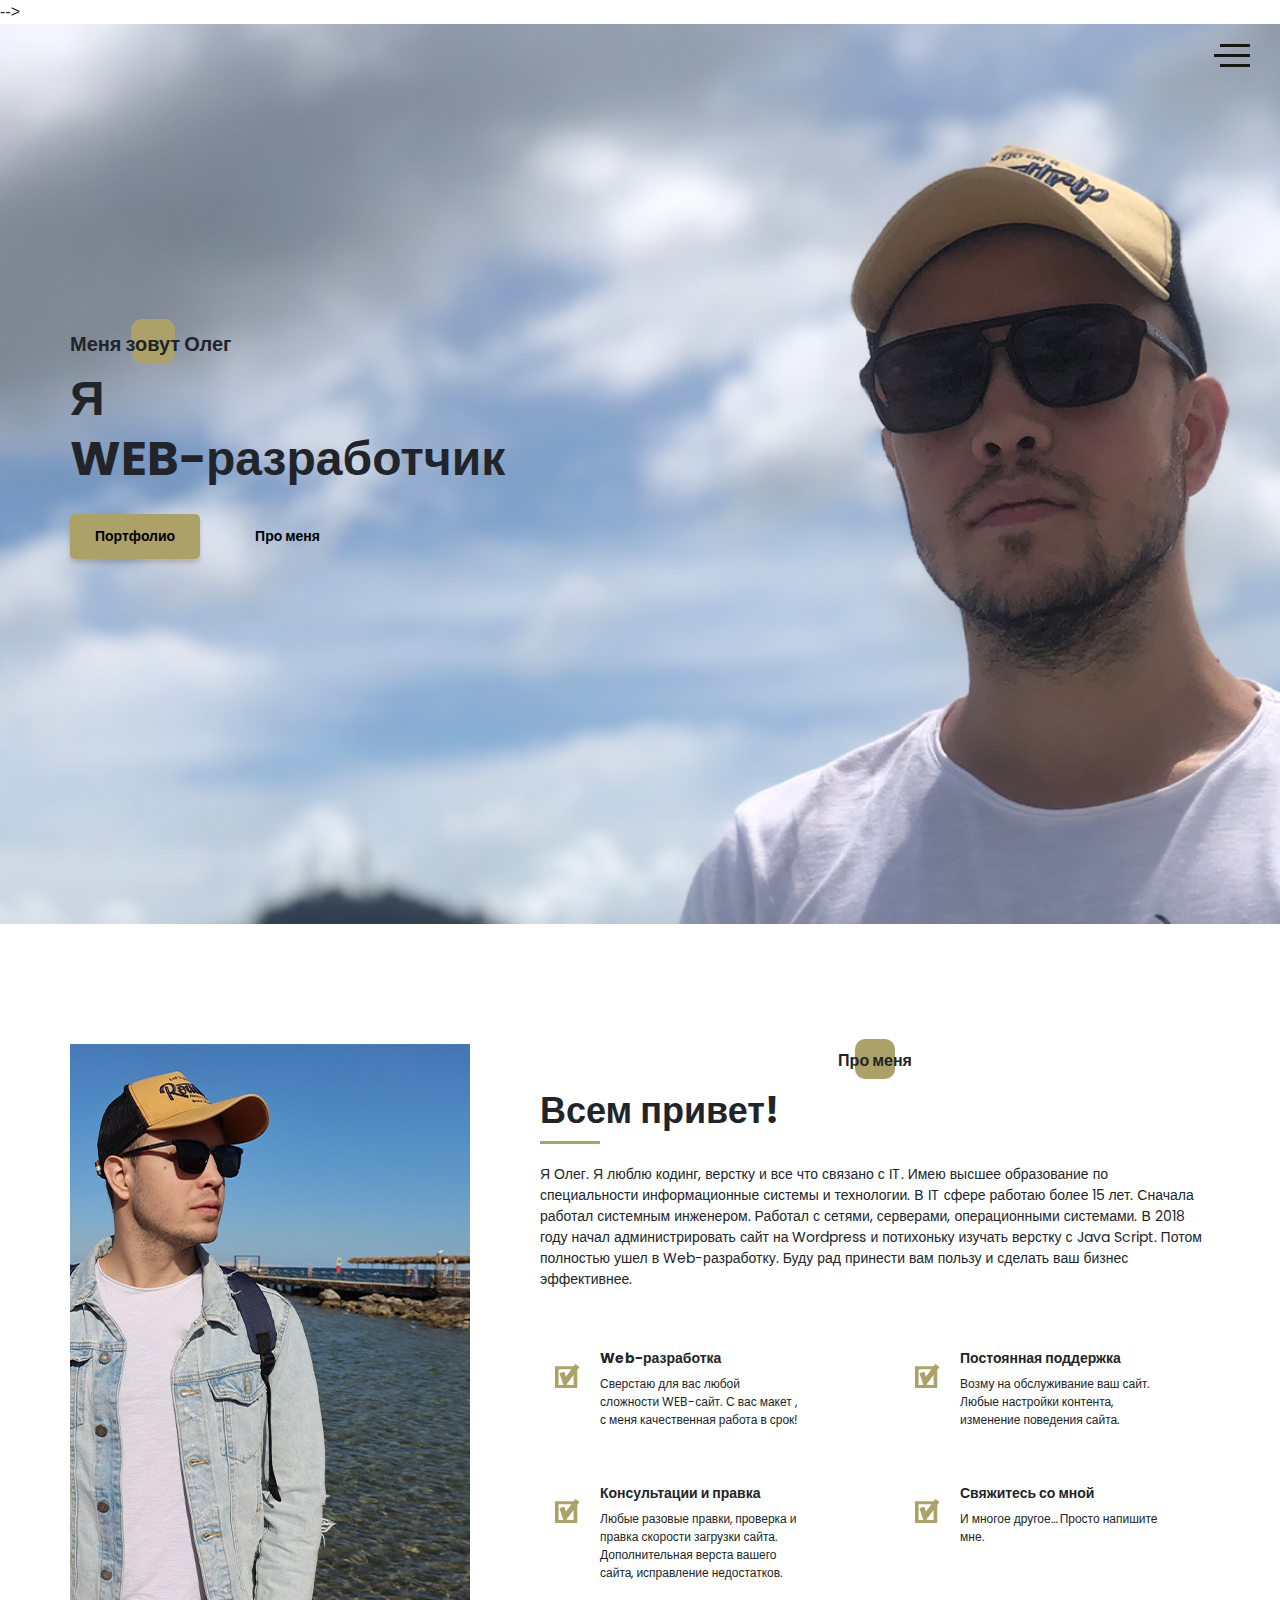
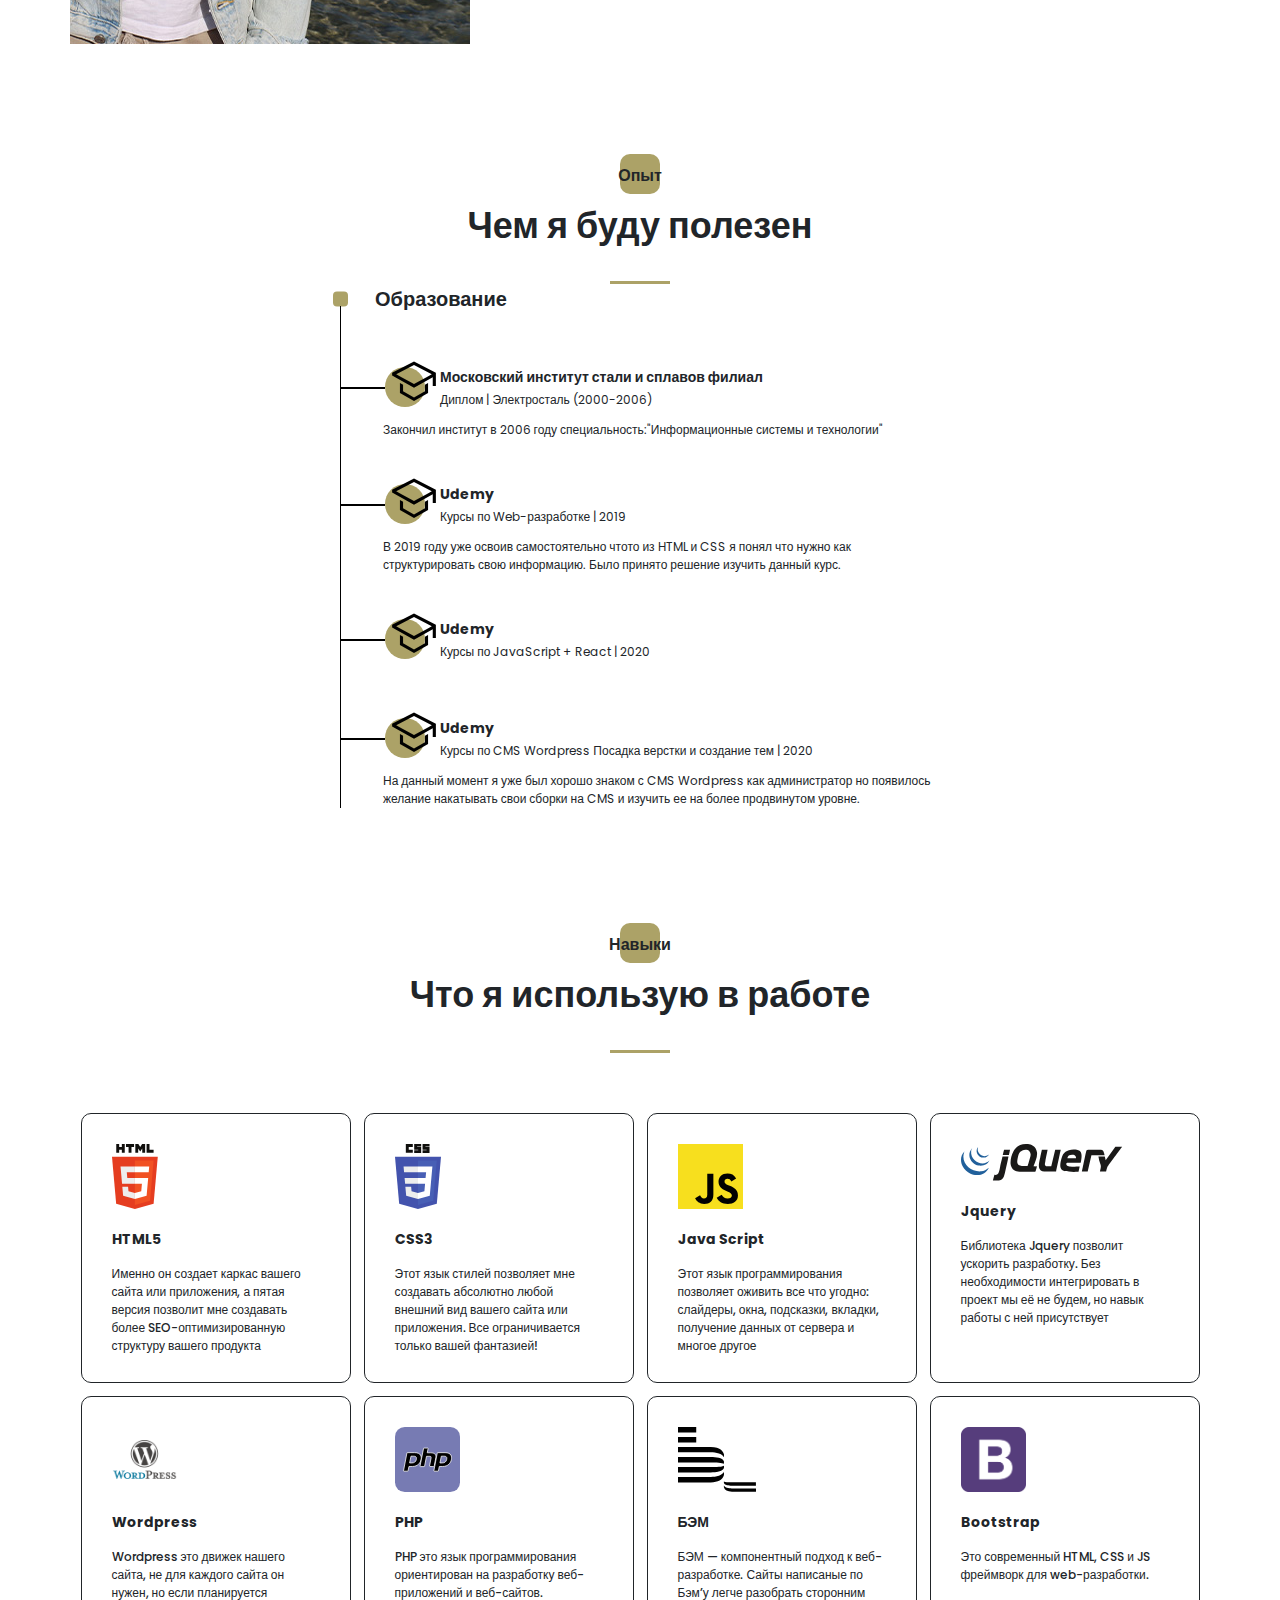
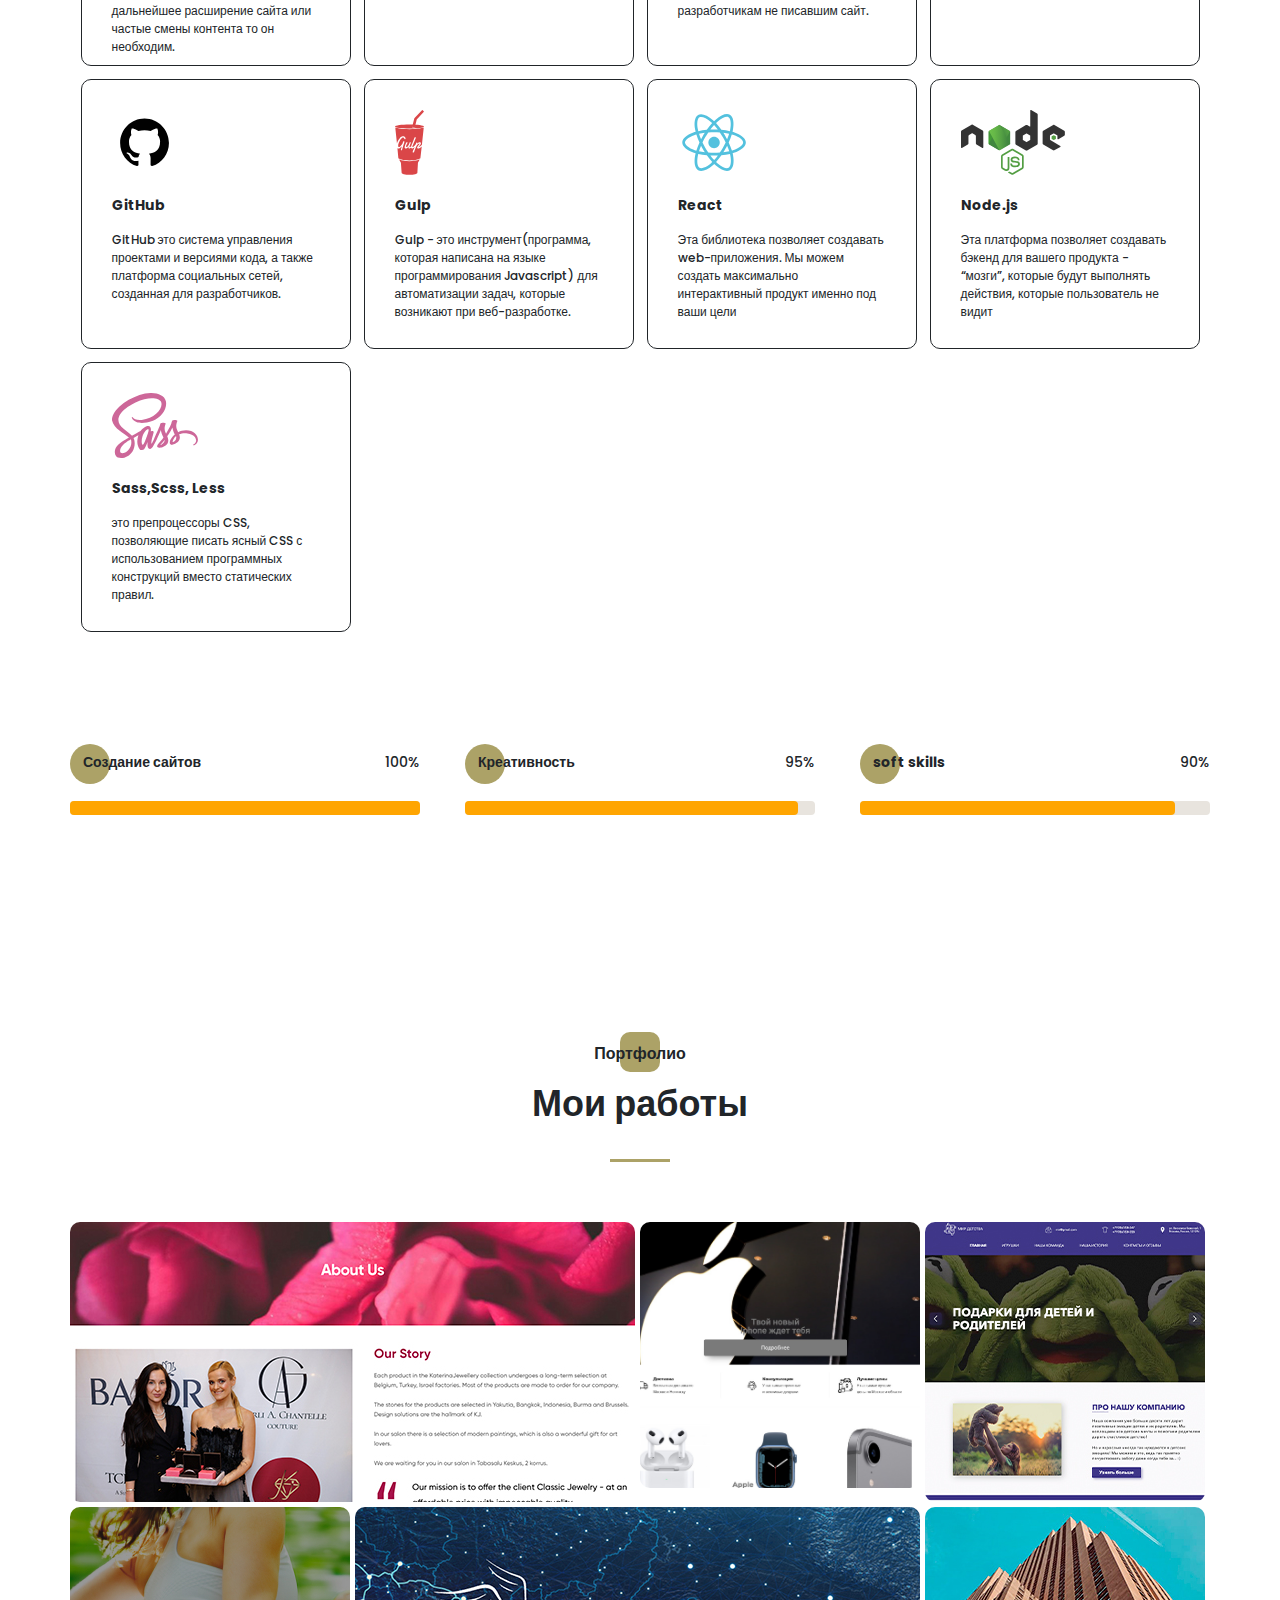
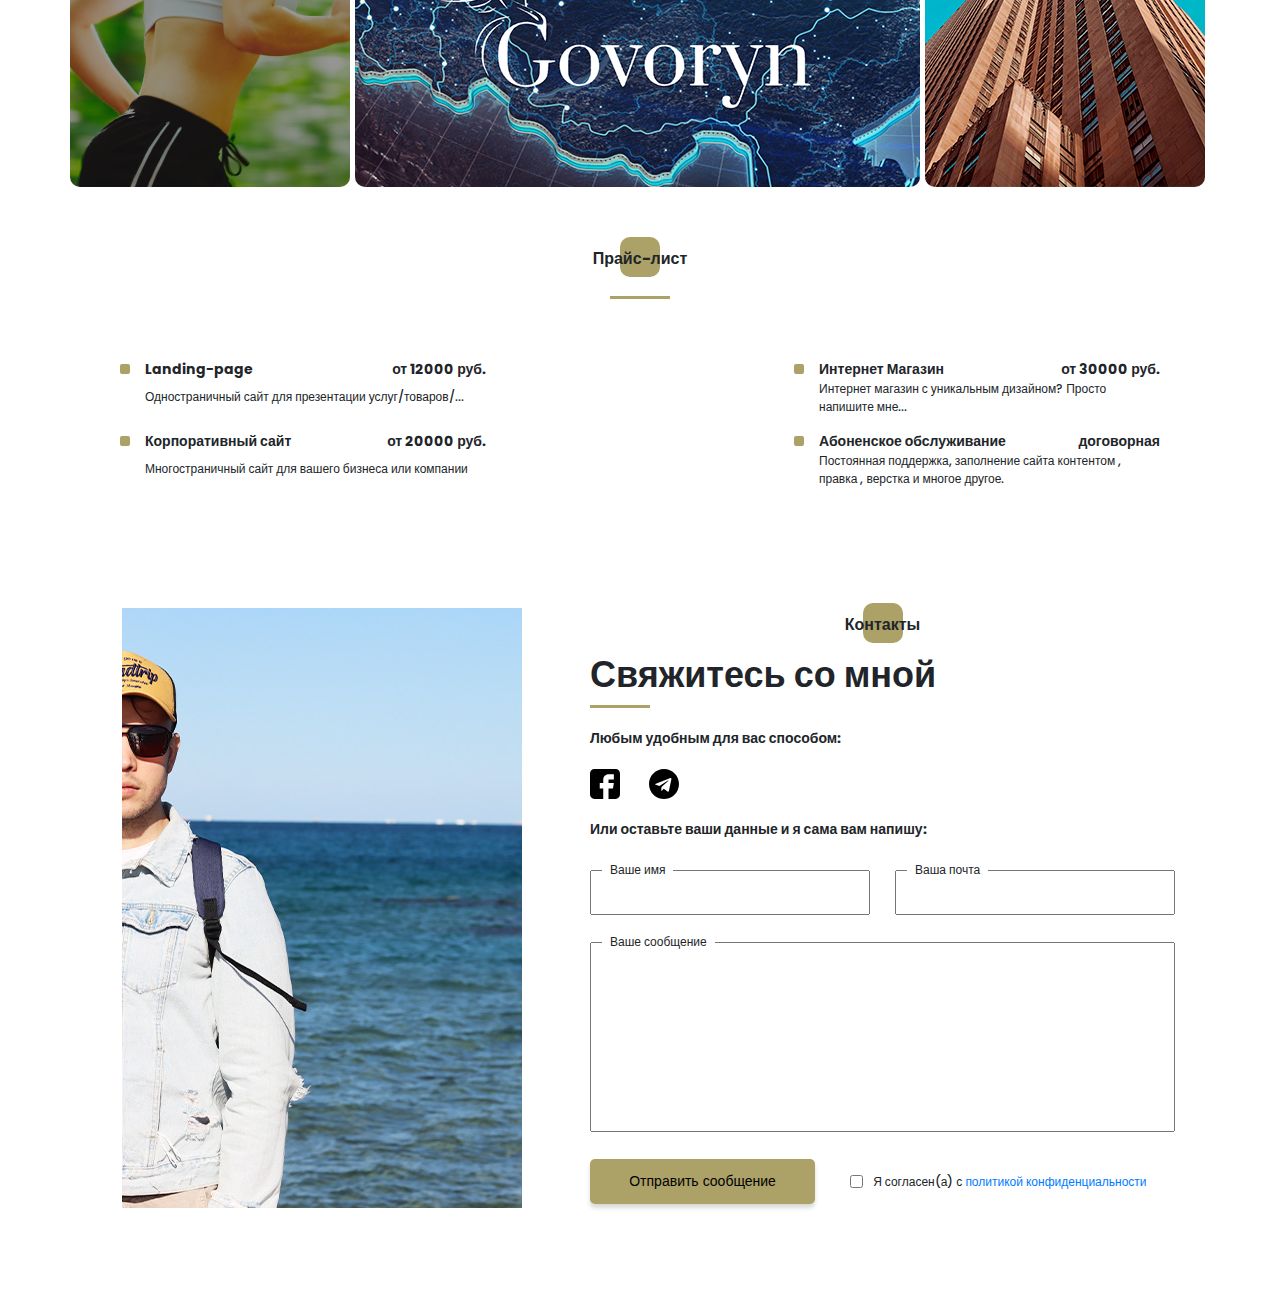
==== index.html @ b7c320d3 "Update index.html" ====
<!DOCTYPE html>
<html lang="ru">
<head>
    <meta charset="UTF-8">
    <meta name="viewport" content="width=device-width, initial-scale=1.0">
    <meta http-equiv="X-UA-Compatible" content="ie=edge">
    <title>Portfolio</title>
    <meta name="title" content="Мое портфолио">
    <meta name="description" content="Здесь вы сможете ознакомиться с моими работами и узнать больше обо мне">


    <meta property="og:Портфолио" content="Microsoft">
    <meta property="og:title" content="Мое портфолио">
    <meta name="twitter:image" content="icons/favicon/apple-icon-180x180.png">
    <meta property="og:description" content="Здесь вы сможете ознакомиться с моими работами и узнать больше обо мне" />



<!--     <!-- Open Graph / Facebook -->
    <meta property="og:type" content="website">
    <meta property="og:url" content="https://mritgur.github.io/me/">
    <meta property="og:title" content="Мое портфолио">
    <meta property="og:description" content="Здесь вы сможете ознакомиться с моими работами и узнать больше обо мне">
    <meta property="og:image" content="icons/favicon/apple-icon-180x180.png">

    <!-- Twitter -->
    <meta property="twitter:card" content="summary_large_image">
    <meta property="twitter:url" content="https://mritgur.github.io/me/">
    <meta property="twitter:title" content="Мое портфолио">
    <meta property="twitter:description" content="Здесь вы сможете ознакомиться с моими работами и узнать больше обо мне">
    <meta property="twitter:image" content="icons/favicon/apple-icon-180x180.png"> -->

    <link rel="apple-touch-icon" sizes="57x57" href="icons/favicon/apple-icon-57x57.png">
    <link rel="apple-touch-icon" sizes="60x60" href="icons/favicon/apple-icon-60x60.png">
    <link rel="apple-touch-icon" sizes="72x72" href="icons/favicon/apple-icon-72x72.png">
    <link rel="apple-touch-icon" sizes="76x76" href="icons/favicon/apple-icon-76x76.png">
    <link rel="apple-touch-icon" sizes="114x114" href="icons/favicon/apple-icon-114x114.png">
    <link rel="apple-touch-icon" sizes="120x120" href="icons/favicon/apple-icon-120x120.png">
    <link rel="apple-touch-icon" sizes="144x144" href="icons/favicon/apple-icon-144x144.png">
    <link rel="apple-touch-icon" sizes="152x152" href="icons/favicon/apple-icon-152x152.png">
    <link rel="apple-touch-icon" sizes="180x180" href="icons/favicon/apple-icon-180x180.png">
    <link rel="icon" type="image/png" sizes="192x192"  href="/android-icon-192x192.png">
    <link rel="icon" type="image/png" sizes="32x32" href="icons/favicon/favicon-32x32.png">
    <link rel="icon" type="image/png" sizes="96x96" href="icons/favicon/favicon-96x96.png">
    <link rel="icon" type="image/png" sizes="16x16" href="icons/favicon/favicon-16x16.png">
    <link rel="manifest" href="/manifest.json">
    <meta name="msapplication-TileColor" content="#ffffff">
    <meta name="msapplication-TileImage" content="icons/favicon/ms-icon-144x144.png">
    <meta name="theme-color" content="#ffffff">

    <link rel="stylesheet" href="css/style.min.css">
</head>
<body>
    <aside class="sidepanel">
        <a href="https://www.facebook.com/profile.php?id=100082876344339" target="_blank" class="sidepanel__link"><img src="icons/social/facebook.svg" alt="Facebook"></a>
        <!-- <a href="#" class="sidepanel__link"><img src="icons/social/instagram.svg" alt="instagram"></a> -->
        <a href="https://t.me/Pity344" class="sidepanel__link "><img src="icons/social/telegram111.svg" alt="telegram"></a>
        <div class="sidepanel__divider"></div>
        <div class="sidepanel__text"> <span>Социальные сети</span> </div>
    </aside>
    <div class="menu">
        <div class="menu__block">
            <div class="menu__close">
                <svg width="29" height="30" viewBox="0 0 29 30" fill="none" xmlns="http://www.w3.org/2000/svg">
                    <path d="M17.1568 14.5231L28.4489 3.23075C29.1837 2.49623 29.1837 1.30861 28.4489 0.574085C27.7144 -0.160437 26.5267 -0.160437 25.7922 0.574085L14.4998 11.8665L3.20781 0.574085C2.47295 -0.160437 1.28567 -0.160437 0.551149 0.574085C-0.183716 1.30861 -0.183716 2.49623 0.551149 3.23075L11.8432 14.5231L0.551149 25.8155C-0.183716 26.55 -0.183716 27.7376 0.551149 28.4721C0.917206 28.8385 1.39852 29.0226 1.87948 29.0226C2.36045 29.0226 2.84141 28.8385 3.20781 28.4721L14.4998 17.1798L25.7922 28.4721C26.1586 28.8385 26.6396 29.0226 27.1205 29.0226C27.6015 29.0226 28.0825 28.8385 28.4489 28.4721C29.1837 27.7376 29.1837 26.55 28.4489 25.8155L17.1568 14.5231Z" fill="black"/>
                    </svg>
            </div>

            <nav>
                <ul class="menu__list">
                    <li class="menu__link"><a href="#about">ПРО МЕНЯ</a></li>
                    <li class="menu__link"><a href="#resume">МОЙ ОПЫТ</a></li>
                    <li class="menu__link"><a href="#skills">МОИ НАВЫКИ</a></li>
                    <li class="menu__link"><a href="#portfolio">МОИ РАБОТЫ</a></li>
                    <li class="menu__link"><a href="#price">ПРАЙС-ЛИСТ</a></li>
                    <li class="menu__link"><a href="#contacts">КОНТАКТЫ</a></li>
                </ul>
            </nav>
            <div class="menu__social">
                <a href="https://t.me/Pity344">
                    <svg width="20" height="20" viewBox="0 0 30 30" fill="none" xmlns="http://www.w3.org/2000/svg">
                        <path d="M15 30C23.2863 30 30 23.2863 30 15C30 6.71375 23.2863 0 15 0C6.71375 0 0 6.71375 0 15C0 23.2863 6.71375 30 15 30ZM6.86375 14.675L21.3263 9.09875C21.9975 8.85625 22.5837 9.2625 22.3662 10.2775L22.3675 10.2762L19.905 21.8775C19.7225 22.7 19.2337 22.9 18.55 22.5125L14.8 19.7487L12.9912 21.4913C12.7912 21.6913 12.6225 21.86 12.235 21.86L12.5013 18.0438L19.4513 11.765C19.7537 11.4987 19.3837 11.3488 18.985 11.6138L10.3963 17.0212L6.69375 15.8663C5.89 15.6112 5.8725 15.0625 6.86375 14.675Z" fill="black"/>
                        </svg>
                        
                        

                </a>
                <!-- <a href="#">
                    <svg width="20" height="20" viewBox="0 0 20 20" fill="none" xmlns="http://www.w3.org/2000/svg">
                        <path d="M13.7495 0L6.24951 0C2.79826 0 -0.000488281 2.79875 -0.000488281 6.25L-0.000488281 13.75C-0.000488281 17.2013 2.79826 20 6.24951 20L13.7495 20C17.2008 20 19.9995 17.2013 19.9995 13.75L19.9995 6.25C19.9995 2.79875 17.2008 0 13.7495 0ZM18.1245 13.75C18.1245 16.1625 16.162 18.125 13.7495 18.125L6.24951 18.125C3.83701 18.125 1.87451 16.1625 1.87451 13.75L1.87451 6.25C1.87451 3.8375 3.83701 1.875 6.24951 1.875L13.7495 1.875C16.162 1.875 18.1245 3.8375 18.1245 6.25L18.1245 13.75Z" fill="black"/>
                        <path d="M9.99951 5C7.23826 5 4.99951 7.23875 4.99951 10C4.99951 12.7613 7.23826 15 9.99951 15C12.7608 15 14.9995 12.7613 14.9995 10C14.9995 7.23875 12.7608 5 9.99951 5ZM9.99951 13.125C8.27701 13.125 6.87451 11.7225 6.87451 10C6.87451 8.27625 8.27701 6.875 9.99951 6.875C11.722 6.875 13.1245 8.27625 13.1245 10C13.1245 11.7225 11.722 13.125 9.99951 13.125Z" fill="black"/>
                        <path d="M15.3745 5.29123C15.7425 5.29123 16.0408 4.99295 16.0408 4.62499C16.0408 4.25703 15.7425 3.95874 15.3745 3.95874C15.0065 3.95874 14.7083 4.25703 14.7083 4.62499C14.7083 4.99295 15.0065 5.29123 15.3745 5.29123Z" fill="black"/>
                        </svg>
                </a> -->
                <a href="https://www.facebook.com/profile.php?id=100082876344339">
                    <svg width="20" height="20" viewBox="0 0 20 20" fill="none" xmlns="http://www.w3.org/2000/svg">
                        <path d="M17.0698 0L2.9292 0C1.3139 0 -0.000488281 1.31439 -0.000488281 2.92969L-0.000488281 17.0703C-0.000488281 18.6856 1.3139 20 2.9292 20L8.82764 20L8.82764 12.9297L6.48389 12.9297L6.48389 9.41406L8.82764 9.41406L8.82764 7.03125C8.82764 5.09262 10.4046 3.51563 12.3433 3.51563L15.8979 3.51563L15.8979 7.03125L12.3433 7.03125L12.3433 9.41406L15.8979 9.41406L15.312 12.9297L12.3433 12.9297L12.3433 20L17.0698 20C18.6851 20 19.9995 18.6856 19.9995 17.0703L19.9995 2.92969C19.9995 1.31439 18.6851 0 17.0698 0Z" fill="black"/>
                        </svg>
                        
                </a>
            </div>
        </div>
        <div class="menu__overlay"> </div>
    </div>
    <section id="up" class="promo">
        <div class="hamburger">
            <span></span>
            <span class="long"></span>
            <span></span>
        </div>
        <div class="container">
            <div class="title title_fz20 promo__subtitle">Меня зовут Олег</div>
            <h1 class="title title_fz48 promo__title">Я <br> WEB-разработчик  </h1>
            <div class="promo__btns">
                <a href="#portfolio" class="promo__link btn"> Портфолио</a>
                <a href="#about" class="promo__link">Про меня</a>
            </div>
        </div>

    </section>
    <section id="about" class="about">
        <div class="container">
            <div  class="about__wrapper">
                <div class="about__photo">
                    <img src="img/main_photo2.jpg" alt="photo" >
                </div>
                
                <div class="about__descr">
                    <h2 class="title title_fz16 about__title">Про меня</h2> 
                    <div class="title title_fz36 about__subtitle">Всем привет!</div>
                    <div class="divider"> </div>
                    <p class="about__text" >Я Олег. Я люблю кодинг, верстку и все что связано с IT. Имею высшее образование по специальности информационные системы и технологии. В IT сфере работаю  более 15 лет. Сначала работал системным инженером. Работал с сетями, серверами, операционными системами. В 2018 году  начал администрировать сайт на Wordpress и потихоньку изучать верстку с Java Script. Потом полностью ушел в Web-разработку. Буду рад принести вам пользу и сделать ваш бизнес эффективнее. </p>
                </div>
                <div class="about__skills">
                    <div class="about__skills-item">
                        <div class="about__skills-circle">
                            <img src="icons/gal1.svg" alt="web-dev">
                        </div>
                        <div>
                            <div class="title title_fz14">Web-разработка</div>
                            <div class="about__skills-text">Сверстаю для вас любой сложности WEB-сайт. С вас макет , с меня качественная работа в срок!
                                
                            </div>
                        </div>
                       
                    </div>
                    <div class="about__skills-item">
                        <div class="about__skills-circle">
                            <img src="icons/gal1.svg" alt="mobile-dev">
                        </div>
                        <div>
                            <div class="title title_fz14">Постоянная поддержка</div>
                            <div class="about__skills-text">Возму на обслуживание ваш сайт. Любые настройки контента, изменение поведения сайта.

                            </div>
                        </div>
                       
                    </div>
                    <div class="about__skills-item">
                        <div class="about__skills-circle">
                            <img src="icons/gal1.svg" alt="design-dev">
                        </div>
                        <div>
                            <div class="title title_fz14">Консультации и правка</div>
                            <div class="about__skills-text">Любые разовые правки, проверка и правка скорости загрузки сайта.  Дополнительная верста  вашего сайта, исправление недостатков.

                            </div>
                        </div>
                       
                    </div>
                    <div class="about__skills-item">
                        <div class="about__skills-circle">
                            <img src="icons/gal1.svg" alt="design-dev">
                        </div>
                        <div>
                            <div class="title title_fz14">Свяжитесь со мной</div>
                            <div class="about__skills-text">И многое другое… Просто напишите мне.

                            </div>
                        </div>
                       
                    </div>
                </div>
            </div>
        </div>
    </section>
    <section id="resume" class="resume">
        <div class="container">
            <h2 class="title title_fz16 title__section-title">Опыт</h2>
            <div class="title title_fz36 resume__subtitle">Чем я буду полезен</div>
            <div class="divider"></div>

            <div class="resume__wrapper">
                <div class="resume__column">
                     <h3 class="title title_fz20 resume__column-title">Образование</h3>
                     <ul>
                        <li>
                            <div class="resume__item">
                                <div class="resume__item-head">
                                    <div class="resume__item-icon">
                                        <img src="icons/learn3.svg" alt="university">
                                    </div>
                                    <h4 class="title title_fz14">Московский институт стали и сплавов филиал</h4>
                                    <div class="resume__item-location">Диплом  | Электросталь (2000-2006)</div>
 
                                </div>
                                <div class="title_fz12 resume__item-body">Закончил институт в 2006 году специальность:"Информационные системы и технологии" </div>
                            </div>
                        </li>
                        <li>
                            <div class="resume__item">
                                <div class="resume__item-head">
                                    <div class="resume__item-icon">
                                        <img src="icons/learn3.svg" alt="courses">
                                    </div>
                                    <h4 class="title title_fz14">Udemy</h4>
                                    <div class="resume__item-location">Курсы по Web-разработке | 2019 </div>
 
                                </div>
                                <div class="title_fz12 resume__item-body">В 2019 году уже освоив самостоятельно чтото из HTML и CSS  я понял что нужно как структурировать свою информацию. Было принято решение изучить данный курс.</div>
                            </div>
                        </li>
                        <li>
                            <div class="resume__item">
                                <div class="resume__item-head">
                                    <div class="resume__item-icon">
                                        <img src="icons/learn3.svg" alt="courses">
                                    </div>
                                    <h4 class="title title_fz14">Udemy</h4>
                                    <div class="resume__item-location">Курсы по JavaScript + React | 2020 </div>
 
                                </div>
                                <div class="title_fz12 resume__item-body"> </div>
                            </div>
                        </li>
                        <li>
                            <div class="resume__item">
                                <div class="resume__item-head">
                                    <div class="resume__item-icon">
                                        <img src="icons/learn3.svg" alt="courses">
                                    </div>
                                    <h4 class="title title_fz14">Udemy</h4>
                                    <div class="resume__item-location">Курсы по CMS Wordpress Посадка верстки и создание тем | 2020 </div>
 
                                </div>
                                <div class="title_fz12 resume__item-body">На данный момент я уже был хорошо знаком с CMS Wordpress как администратор но появилось желание накатывать свои сборки на CMS и изучить ее на более продвинутом уровне. </div>
                            </div>
                        </li>
                     </ul>
                </div>
                <!-- <div class="resume__column">
                     <h3 class="title title_fz20 resume__column-title">Опыт работы</h3>
                     <ul>
                        <li>
                            <div class="resume__item">
                                <div class="resume__item-head">
                                    <div class= "resume__item-icon">
                                        <img src="icons/comp.png" alt="developer">
                                    </div>
                                    <h4 class="title title_fz14">Администратор сайта на Wordpress</h4>
                                    <div class="resume__item-location">ООО "Портал торг" | Москва (2018-2019)</div>
 
                                </div>
                                <div class="title_fz12 resume__item-body">Начало моего вхождения в индустрию Web - Разработки. Мой первый собраный сайт на Wordpress. Администрировал этот сайт тоже я, паралельно познавая азы HTML и CSS.  </div>
                            </div>
                        </li>
                        <li>
                            <div class="resume__item">
                                <div class="resume__item-head">
                                    <div class= "resume__item-icon">
                                        <img src="icons/comp.png" alt="designer">
                                    </div>
                                    <h4 class="title title_fz14">UI/UX Designer</h4>
                                    <div class="resume__item-location">Squad Team | Москва (2018)</div>
 
                                </div>
                                <div class="title_fz12 resume__item-body">Lorem ipsum dolor sit amet, consectetur adipiscing elit, sed do eiusmod tempor incididunt ut labore et dolore magna aliqua.Lorem ipsum dolor sit amet, consectetur adipiscing elit, sed do eiusmo. </div>
                            </div>
                        </li>
                     </ul>
                </div> -->

            </div>


        </div>
    </section>
    <section id="skills" class="skills"> 
        <div class="container">
            <h2 class="title title_fz16 title__section-title">Навыки</h2>
            <div class="title title_fz36 skills__subtitle">Что я использую в работе</div>
            <div class="divider"></div>
            <div class="skills__wrapper">
                <div class="skills__item">
                    <div class="skills__item__icon"> <img src="icons/skills/html5.svg" alt="HTML"> </div>
                    <div class="title title_fz14 skills__item__title">HTML5</div>
                    <div class="title title_fz12 skills__item__descr">Именно он создает каркас вашего сайта или приложения, а пятая версия позволит мне создавать более SEO-оптимизированную структуру вашего продукта</div>
                </div>
                <div class="skills__item">
                    <div class="skills__item__icon"> <img src="icons/skills/css3.svg" alt="CSS"> </div>
                    <div class="title title_fz14 skills__item__title">CSS3</div>
                    <div class="title title_fz12 skills__item__descr">Этот язык стилей позволяет мне создавать абсолютно любой внешний вид вашего сайта или приложения. Все ограничивается только вашей фантазией!</div>
                </div>
                <div class="skills__item">
                    <div class="skills__item__icon"> <img src="icons/skills/js.svg" alt="js"> </div>
                    <div class="title title_fz14 skills__item__title">Java Script</div>
                    <div class="title title_fz12 skills__item__descr">Этот язык программирования позволяет оживить все что угодно: слайдеры, окна, подсказки, вкладки, получение данных от сервера и многое другое</div>
                </div>
                <div class="skills__item">
                    <div class="skills__item__icon"> <img src="icons/skills/jquery.svg" alt="jquery"> </div>
                    <div class="title title_fz14 skills__item__title">Jquery</div>
                    <div class="title title_fz12 skills__item__descr">Библиотека Jquery позволит ускорить разработку. Без необходимости интегрировать в проект мы её не будем, но навык работы с ней присутствует</div>
                </div>
                <div class="skills__item">
                    <div class="skills__item__icon"> <img class="h65" src="icons/skills/wordpress.png" alt="wordpress"> </div>
                    <div class="title title_fz14 skills__item__title">Wordpress</div>
                    <div class="title title_fz12 skills__item__descr">Wordpress это движек нашего сайта,  не для каждого сайта он нужен, но если планируется дальнейшее расширение сайта или частые смены контента то он необходим.</div>
                </div>
                <div class="skills__item">
                    <div class="skills__item__icon"> <img class="h65" src="icons/skills/php.svg" alt="php"> </div>
                    <div class="title title_fz14 skills__item__title">PHP
                       </div>
                    <div class="title title_fz12 skills__item__descr">PHP это язык программирования ориентирован на разработку веб-приложений и веб-сайтов.</div>
                </div>

                <div class="skills__item">
                    <div class="skills__item__icon"> <img class="h65" src="icons/skills/bem.svg" alt="bem"> </div>
                    <div class="title title_fz14 skills__item__title">БЭМ</div>
                    <div class="title title_fz12 skills__item__descr">БЭМ — компонентный подход к веб-разработке.
                        Сайты написаные по Бэм’у легче разобрать сторонним разработчикам не писавшим сайт. </div>
                </div>
                <div class="skills__item">
                    <div class="skills__item__icon"> <img class="h65" src="icons/skills/bootstrap.png" alt="bootstrap"> </div>
                    <div class="title title_fz14 skills__item__title">Bootstrap</div>
                    <div class="title title_fz12 skills__item__descr">Это современный HTML, CSS и JS фреймворк для web-разработки.</div>
                </div>
                <div class="skills__item">
                    <div class="skills__item__icon"> <img class="h65" src="icons/skills/GitHub.svg" alt="GitHub"> </div>
                    <div class="title title_fz14 skills__item__title">GitHub</div>
                    <div class="title title_fz12 skills__item__descr">GitHub это система управления проектами и версиями кода, а также платформа социальных сетей, созданная для разработчиков.</div>
                </div>
                <div class="skills__item">
                    <div class="skills__item__icon"> <img class="h65" src="icons/skills/Gulp.svg" alt="Gulp"> </div>
                    <div class="title title_fz14 skills__item__title">Gulp</div>
                    <div class="title title_fz12 skills__item__descr">Gulp - это инструмент(программа, которая написана на языке программирования Javascript)  для автоматизации  задач, которые возникают при веб-разработке.  </div>
                </div>
             
                <div class="skills__item">
                    <div class="skills__item__icon"> <img src="icons/skills/react.svg" alt="react"> </div>
                    <div class="title title_fz14 skills__item__title">React
                       </div>
                    <div class="title title_fz12 skills__item__descr">Эта библиотека позволяет создавать web-приложения. Мы можем создать максимально интерактивный продукт именно под ваши цели</div>
                </div>
                <div class="skills__item">
                    <div class="skills__item__icon"> <img src="icons/skills/node.js.svg" alt="node.js"> </div>
                    <div class="title title_fz14 skills__item__title">Node.js</div>
                    <div class="title title_fz12 skills__item__descr">Эта платформа позволяет создавать бэкенд для вашего продукта - “мозги”, которые будут выполнять действия, которые пользователь не видит</div>
                </div>
                <div class="skills__item">
                    <div class="skills__item__icon"> <img class="h65" src="icons/skills/Sass.svg" alt="Sass"> </div>
                    <div class="title title_fz14 skills__item__title">Sass,Scss, Less</div>
                    <div class="title title_fz12 skills__item__descr">это препроцессоры CSS, позволяющие писать ясный CSS с использованием программных конструкций вместо статических правил.</div>
                </div>
                
            </div>
        </div>
    </section> 
    <section class="percentages">
        <div class="container">
            <div class="percentages__wrapper">
                <div class="percentages__ratings">
                    <div class="title title_fz14 percentages__ratings-title">Создание сайтов</div>
                    <div class="title title_fz14 percentages__ratings-counter">100%</div>
                    <div class="percentages__ratings-gLine"></div>
                    <div class="percentages__ratings-oLine"></div>
                </div>
                <!-- <div class="percentages__ratings">
                    <div class="title title_fz14 percentages__ratings-title">Создание приложений</div>
                    <div class="title title_fz14 percentages__ratings-counter">85%</div>
                    <div class="percentages__ratings-gLine"></div>
                    <div class="percentages__ratings-oLine"></div>
                </div> -->
                <!-- <div class="percentages__ratings">
                    <div class="title title_fz14 percentages__ratings-title">Работа с данными</div>
                    <div class="title title_fz14 percentages__ratings-counter">85%</div>
                    <div class="percentages__ratings-gLine"></div>
                    <div class="percentages__ratings-oLine"></div>
                </div> -->
                <div class="percentages__ratings">
                    <div class="title title_fz14 percentages__ratings-title">Креативность</div>
                    <div class="title title_fz14 percentages__ratings-counter">95%</div>
                    <div class="percentages__ratings-gLine"></div>
                    <div class="percentages__ratings-oLine"></div>
                </div>
                <!-- <div class="percentages__ratings">
                    <div class="title title_fz14 percentages__ratings-title">Создание дизайна</div>
                    <div class="title title_fz14 percentages__ratings-counter">90%</div>
                    <div class="percentages__ratings-gLine"></div>
                    <div class="percentages__ratings-oLine"></div>
                </div> -->
                <div class="percentages__ratings">
                    <div class="title title_fz14 percentages__ratings-title">soft skills</div>
                    <div class="title title_fz14 percentages__ratings-counter">90%</div>
                    <div class="percentages__ratings-gLine"></div>
                    <div class="percentages__ratings-oLine"></div>
                </div>
            </div>
        </div>
    </section>

    <section id="portfolio" class="portfolio">
        <div class="container">
            <h2 class="title title_fz16 title__section-title">Портфолио</h2>
            <div class="title title_fz36 portfolio__subtitle">Мои работы</div>
            <div class="divider"></div>
            <div class="portfolio__wrapper">
                <a target="_blank" href="http://shop150.mritgur.com/" class="portfolio__item">
                    <img src="img/works/Shop150.jpg" alt="shop150">
                </a>
                
                <a target="_blank" href="http://md.mritgur.com/" class="portfolio__item">
                    <img src="img/works/dm.jpg" alt="dm">
                </a>
                <a target="_blank" href="https://mritgur.github.io/puls/" class="portfolio__item">
                    <img src="img/works/pulse.jpg" alt="fixit">
                </a>
                <a target="_blank" href="https://mritgur.github.io/zk/" class="portfolio__item horizontal">
                    <img src="img/works/lp.jpg" alt="lp">
                </a>
                <a target="_blank" href="#" class="portfolio__item">
                    <img src="img/works/b1.jpg" alt="b1">
                </a>
                <a target="_blank" href="https://katerinajewellery.com/en/" class="portfolio__item  vertical">
                    <img src="img/works/sh.jpg" alt="sh">
                </a>
            </div>
        </div>
    </section>

    <section id="price" class="price">
        <div class="container">
            <h2 class="title title_fz16 title__section-title">Прайс-лист</h2>
            <div class="divider"></div>
            <div class="price__wrapper">
                <div class="price__item">
                    <div class="price__item-title">Landing-page</div>
                    <div class="price__item-value">от 12000 руб.</div>
                    <div class="price__item-subtitle">Одностраничный сайт для презентации услуг/товаров/...</div>
                </div>
                <div class="price__item">
                    <div class="price__item-title">Интернет Магазин</div>
                    <div class="price__item-value">от 30000 руб.</div>
                    <div class="price__item-subtitle"> Интернет магазин с уникальным дизайном? Просто напишите мне...</div>
                </div>
                <div class="price__item">
                    <div class="price__item-title">Корпоративный сайт</div>
                    <div class="price__item-value">от 20000 руб.</div>
                    <div class="price__item-subtitle">Многостраничный сайт для вашего бизнеса или компании</div>
                </div>
                <div class="price__item">
                    <div class="price__item-title">Абоненское обслуживание</div>
                    <div class="price__item-value"> договорная</div>
                    <div class="price__item-subtitle">Постоянная поддержка, заполнение сайта контентом , правка , верстка и многое другое.</div>
                </div>
            </div>

        </div>
    </section>
    <section id="contacts" class="contacts">
        <div class="container">
            <div class="contacts__wrapper">
                <div class="contacts__photo">
                    <img src="img/main_photo1.jpg" alt="photo" >
                </div>
                <div class="contacts__descr">
                    <h2 class="title title_fz16 contacts__title">Контакты</h2> 
                    <div class="title title_fz36 contacts__subtitle">Свяжитесь со мной</div>
                    <div class="divider"> </div>

                    <div class="title title_fz14 contacts__text">Любым удобным для вас способом:                       
                    </div>
                    <div class="contacts__social">
                        <a href="https://www.facebook.com/profile.php?id=100082876344339" target="_blank" class="contacts__link">
                            <img src="icons/social/facebook_straight.svg" alt="facebook">
                        </a>
                        <a href="https://t.me/Pity344" class="contacts__link">
                            <img src="icons/social/telegram.svg" alt="telegram">
                        </a>
                       
                    </div>
                    <div class="title title_fz14 contacts__text">Или оставьте ваши данные и я сама вам напишу:                     
                    </div>

                    <form action="#" class="contacts__form">
                        <div class="contacts__input">
                            <input required name="name" id="name" type="text">
                            <label for="name">Ваше имя</label>
                        </div>
                            
                        <div class="contacts__input">
                            <input name="email" id="email" type="email">
                            <label for="email">Ваша почта</label>
                        </div>

                        <div class="contacts__textarea">
                            <textarea name="text" id="text" ></textarea>
                            <label for="text">Ваше сообщение</label>
                        </div>
                        <div class="contacts__triggers" >               
                            <button class="contacts__btn btn" >Отправить сообщение</button>
                            <div class="contacts__policy">
                                <input required type="checkbox">
                                <span>Я согласен(а) с <a href="policy.html">политикой конфиденциальности</a></span>
                            </div>
                        </div>
                    </form>
                       
                </div>
            </div>
        </div>
    </section>
<div >
    <div class="container">
        <a href="#up" class="pageup" ><img src="icons/up.svg" alt=""></a>

    </div>
</div>
    <script src="js/jquery-3.6.0.min.js"></script>
    <script src="js/script_jq.js"></script>
    <script src="js/script.js"></script>
</body>
</html>
---- css/style.min.css ----
/*!
 * Bootstrap Reboot v4.3.1 (https://getbootstrap.com/)
 * Copyright 2011-2019 The Bootstrap Authors
 * Copyright 2011-2019 Twitter, Inc.
 * Licensed under MIT (https://github.com/twbs/bootstrap/blob/master/LICENSE)
 * Forked from Normalize.css, licensed MIT (https://github.com/necolas/normalize.css/blob/master/LICENSE.md)
 */@import url(https://fonts.googleapis.com/css2?family=Poppins:wght@500;700&display=swap);*,::after,::before{box-sizing:border-box}html{font-family:sans-serif;line-height:1.15;-webkit-text-size-adjust:100%;-webkit-tap-highlight-color:rgba(0,0,0,0)}article,aside,figcaption,figure,footer,header,hgroup,main,nav,section{display:block}body{margin:0;font-family:-apple-system,BlinkMacSystemFont,"Segoe UI",Roboto,"Helvetica Neue",Arial,"Noto Sans",sans-serif,"Apple Color Emoji","Segoe UI Emoji","Segoe UI Symbol","Noto Color Emoji";font-size:1rem;font-weight:400;line-height:1.5;color:#212529;text-align:left;background-color:#fff}[tabindex="-1"]:focus{outline:0!important}hr{box-sizing:content-box;height:0;overflow:visible}h1,h2,h3,h4,h5,h6{margin-top:0;margin-bottom:.5rem}p{margin-top:0;margin-bottom:1rem}abbr[data-original-title],abbr[title]{text-decoration:underline;-webkit-text-decoration:underline dotted;text-decoration:underline dotted;cursor:help;border-bottom:0;-webkit-text-decoration-skip-ink:none;text-decoration-skip-ink:none}address{margin-bottom:1rem;font-style:normal;line-height:inherit}dl,ol,ul{margin-top:0;margin-bottom:1rem}ol ol,ol ul,ul ol,ul ul{margin-bottom:0}dt{font-weight:700}dd{margin-bottom:.5rem;margin-left:0}blockquote{margin:0 0 1rem}b,strong{font-weight:bolder}small{font-size:80%}sub,sup{position:relative;font-size:75%;line-height:0;vertical-align:baseline}sub{bottom:-.25em}sup{top:-.5em}a{color:#007bff;text-decoration:none;background-color:rgba(0,0,0,0)}a:hover{color:#0056b3;text-decoration:underline}a:not([href]):not([tabindex]){color:inherit;text-decoration:none}a:not([href]):not([tabindex]):focus,a:not([href]):not([tabindex]):hover{color:inherit;text-decoration:none}a:not([href]):not([tabindex]):focus{outline:0}code,kbd,pre,samp{font-family:SFMono-Regular,Menlo,Monaco,Consolas,"Liberation Mono","Courier New",monospace;font-size:1em}pre{margin-top:0;margin-bottom:1rem;overflow:auto}figure{margin:0 0 1rem}img{vertical-align:middle;border-style:none}svg{overflow:hidden;vertical-align:middle}table{border-collapse:collapse}caption{padding-top:.75rem;padding-bottom:.75rem;color:#6c757d;text-align:left;caption-side:bottom}th{text-align:inherit}label{display:inline-block;margin-bottom:.5rem}button{border-radius:0}button:focus{outline:1px dotted;outline:5px auto -webkit-focus-ring-color}button,input,optgroup,select,textarea{margin:0;font-family:inherit;font-size:inherit;line-height:inherit}button,input{overflow:visible}button,select{text-transform:none}select{word-wrap:normal}[type=button],[type=reset],[type=submit],button{-webkit-appearance:button}[type=button]:not(:disabled),[type=reset]:not(:disabled),[type=submit]:not(:disabled),button:not(:disabled){cursor:pointer}[type=button]::-moz-focus-inner,[type=reset]::-moz-focus-inner,[type=submit]::-moz-focus-inner,button::-moz-focus-inner{padding:0;border-style:none}input[type=checkbox],input[type=radio]{box-sizing:border-box;padding:0}input[type=date],input[type=datetime-local],input[type=month],input[type=time]{-webkit-appearance:listbox}textarea{overflow:auto;resize:vertical}fieldset{min-width:0;padding:0;margin:0;border:0}legend{display:block;width:100%;max-width:100%;padding:0;margin-bottom:.5rem;font-size:1.5rem;line-height:inherit;color:inherit;white-space:normal}progress{vertical-align:baseline}[type=number]::-webkit-inner-spin-button,[type=number]::-webkit-outer-spin-button{height:auto}[type=search]{outline-offset:-2px;-webkit-appearance:none}[type=search]::-webkit-search-decoration{-webkit-appearance:none}::-webkit-file-upload-button{font:inherit;-webkit-appearance:button}output{display:inline-block}summary{display:list-item;cursor:pointer}template{display:none}[hidden]{display:none!important}*{font-family:Poppins,sans-serif;margin:0;padding:0}.container{width:1140px;margin:0 auto}.divider{height:3px;width:60px;background-color:#aca267;margin:25px auto 0 auto}.promo{min-height:100vh;position:relative;background:url(../img/main_bg5.jpg) no-repeat 50%/cover;padding-top:305px}.promo__title{width:535px;margin-top:10px}.promo__subtitle{position:relative;z-index:2;padding-left:0;font-size:20px}.promo__subtitle:before{content:"";position:absolute;z-index:-1;top:-25%;left:0;width:40px;height:40px;background:#aca267;border-radius:100%}.promo__subtitle:before{transform:scale(110%);top:-8px;left:63px;border-radius:10px}.promo__btns{margin-top:25px;display:flex;width:250px;justify-content:space-between;align-items:center}.promo__link{color:#000;font-weight:700;font-size:14px;line-height:21px}.promo__link:hover{color:#000;text-decoration:none}.title{font-weight:700;font-size:36px;line-height:60px}.title_fz12{font-size:12px;line-height:18px}.title_fz14{font-size:14px;line-height:21px}.title_fz16{font-size:16px;line-height:24px}.title_fz20{font-size:20px;line-height:30px}.title_fz36{font-size:36px}.title_fz48{font-size:48px}.title__section-title{text-align:center;position:relative}.title__section-title:before{content:"";position:absolute;z-index:-1;top:-25%;left:0;width:40px;height:40px;background:#aca267;border-radius:100%}.title__section-title:before{top:-10px;left:50%;transform:translateX(-50%);border-radius:10px}.title__section-subtitle{text-align:center}.btn{height:45px;background:#aca267;box-shadow:0 4px 4px rgba(0,0,0,.15);padding:12px 25px;border:none;border-radius:5px}.sidepanel{position:fixed;top:230px;left:50px;display:flex;flex-direction:column;justify-content:space-between;align-items:center;height:340px;z-index:3}.sidepanel__divider{width:2px;height:70px;background-color:#000}.sidepanel__text{height:135px;width:25px;writing-mode:vertical-lr;transform:rotate(180deg)}.hamburger{position:absolute;top:20px;right:30px;height:23px;display:flex;flex-direction:column;justify-content:space-between;align-items:flex-end;cursor:pointer}.hamburger span{display:block;width:30px;height:3px;background:#151812}.hamburger span.long{width:36px}.menu{position:fixed;top:0;left:-100%;width:100%;height:100vh;z-index:10;visibility:hidden;opacity:0;transition:all .6s}.menu.active{left:0;visibility:visible;opacity:1}.menu__block{position:relative;width:345px;background-color:#aca267;height:100%;transition:all .6s;padding-top:140px;padding-left:40px;z-index:10}.menu__close{position:absolute;top:25px;right:25px;cursor:pointer}.menu__list{list-style-type:none;padding-left:35px}.menu__link{position:relative;font-style:normal;font-weight:700;font-size:24px;line-height:36px;margin-bottom:15px}.menu__link:before{content:"";position:absolute;left:-35px;top:10px;width:15px;height:15px;border:1px solid #000;border-radius:100%;transition:all .5s}.menu__link:hover::before{background-color:#fff}.menu__link a{color:#fff;text-decoration:none}.menu__social{position:absolute;bottom:50px;left:50%;transform:translateX(-50%);width:90px;display:flex;align-items:center;justify-content:space-around}.menu__overlay{position:fixed;top:0;left:0;width:100%;height:100%;background-color:#fff;opacity:.75}.about{padding-top:120px}.about__wrapper{display:grid;grid-template-columns:400px 670px;grid-template-rows:minmax(245px,auto) minmax(255px,auto);grid-auto-rows:minmax(245px,auto);-moz-column-gap:70px;column-gap:70px;right:40px;padding-right:100px}.about__photo{grid-row:1/3}.about__photo img{width:100%}.about__title{position:relative;text-align:center;position:relative}.about__title:before{content:"";position:absolute;z-index:-1;top:-25%;left:0;width:40px;height:40px;background:#aca267;border-radius:100%}.about__title:before{top:-10px;left:50%;transform:translateX(-50%);border-radius:10px}.about__descr{margin-top:5px}.about__descr .divider{margin:0}.about__text{margin-top:20px;font-size:14px;line-height:21px}.about__skills{display:grid;grid-template:repeat(2,115px)/repeat(2,minmax(260px,auto));-moz-column-gap:50px;column-gap:50px;row-gap:20px}.about__skills-item{display:grid;grid-template-columns:40px 200px;-moz-column-gap:20px;column-gap:20px}.about__skills-circle{position:relative;padding:15px 0 0 15px}.about__skills-circle img{width:100%}.about__skills-text{margin-top:6px;font-size:12px;line-height:18px}.resume{padding-top:120px}.resume__subtitle{text-align:center}.resume__wrapper{margin-top:60px;margin:0 auto;width:600px;grid-template-columns:repeat(2,425px);-moz-column-gap:135px;column-gap:135px;justify-content:center}.resume__column-title{padding-left:35px;position:relative}.resume__column-title::before{content:"";position:absolute;height:15px;width:15px;background-color:#aca267;border-radius:4px;left:-7px;top:50%;transform:translateY(-50%)}.resume__column ul{list-style-type:none}.resume__column ul li{position:relative}.resume__column ul li::after{content:"";width:1px;height:calc(100% + 16px);position:absolute;top:-16px;left:0;background-color:#000}.resume__item{position:relative}.resume__item::before{content:"";position:absolute;height:2px;width:45px;top:65px;background-color:#000}.resume__item-head{position:relative;padding:45px 0 0 100px}.resume__item-head h4{margin-bottom:3px}.resume__item-body{padding-left:43px;margin-top:12px}.resume__item-icon{position:absolute;top:30px;left:33px;padding:5px 0 0 16px}.resume__item-icon img{width:50px}.resume__item-icon:before{content:"";position:absolute;z-index:-1;top:-25%;left:0;width:40px;height:40px;background:#aca267;border-radius:100%}.resume__item-icon:before{top:15px;left:12px}.resume__item-location{font-size:12px;line-height:18px}.skills{margin-top:125px}.skills__subtitle{text-align:center}.skills__wrapper{margin-top:60px;display:grid;grid-template-columns:repeat(auto-fit,270px);grid-template-rows:repeat(2,270px);grid-auto-rows:270px;gap:13px;justify-content:center}.skills__item{border:1px solid;border-radius:10px;padding-left:30px}.skills__item__icon{padding-top:30px}.skills__item__title{padding-top:20px}.skills__item__descr{padding:15px 30px 0 0;font-weight:500}.h65{height:65px}.percentages{margin-top:120px}.percentages__wrapper{display:grid;grid-template-columns:repeat(auto-fit,minmax(300px,350px));grid-template-rows:repeat(2,70px);grid-auto-rows:70px;-moz-column-gap:45px;column-gap:45px;justify-content:center;row-gap:30px}.percentages__ratings{display:grid;grid-template-columns:179px 35px;grid-template-rows:repeat(2,21px);justify-content:space-between;align-content:space-between}.percentages__ratings-title{padding-left:13px;position:relative}.percentages__ratings-title:before{content:"";position:absolute;z-index:-1;top:-25%;left:0;width:40px;height:40px;background:#aca267;border-radius:100%}.percentages__ratings-title:before{top:-8px}.percentages__ratings-counter{justify-self:end;font-weight:500}.percentages__ratings-gLine{width:100%;height:14px;background:#e8e4de;border-radius:4px;grid-column-start:1;grid-column-end:3;grid-row-start:2}.percentages__ratings-oLine{width:85%;height:14px;background:#ffa501;border-radius:4px;grid-column-start:1;grid-column-end:3;grid-row-start:2}.portfolio{padding-top:120px}.portfolio__subtitle{text-align:center}.portfolio__wrapper{margin-top:60px;display:grid;grid-template:repeat(2,280px)/repeat(4,280px);grid-auto-rows:280px;gap:5px}.portfolio__wrapper .horizontal{grid-column-start:2;grid-column-end:4;grid-row-start:2}.portfolio__wrapper .vertical{grid-column-start:1;grid-column-end:3;grid-row-start:1;grid-row-end:2}.portfolio__item{transition:.6s all}.portfolio__item img{width:100%;border-radius:10px}.portfolio__item:hover{transform:scale(1.05)}.price{margin-top:60px}.price__wrapper{margin:60px 50px 0 50px;display:grid;grid-template-columns:repeat(2,366px);grid-template-rows:repeat(2,minmax(44px,auto));justify-content:space-between;row-gap:15px}.price__item{position:relative;display:grid;grid-template-columns:220px 100px;grid-template-rows:repeat(2,minmax(21px,auto));justify-content:space-between}.price__item-title{position:relative;padding-left:25px;font-weight:700;font-size:14px;line-height:21px}.price__item::before{content:"";position:absolute;height:10px;width:10px;background-color:#aca267;border-radius:2px;left:0;top:5px}.price__item-value{font-weight:700;font-size:14px;line-height:21px;justify-self:end}.price__item-subtitle{grid-column-start:1;grid-column-end:3;grid-row-start:2;font-weight:500;font-size:12px;line-height:18px;padding-left:25px}.contacts{padding:120px 0 90px 0}.contacts__wrapper{padding:0 35px 0 52px;display:grid;grid-template-columns:400px 585px;justify-content:space-between}.contacts__photo img{width:100%}.contacts__title{position:relative;text-align:center;position:relative}.contacts__title:before{content:"";position:absolute;z-index:-1;top:-25%;left:0;width:40px;height:40px;background:#aca267;border-radius:100%}.contacts__title:before{top:-10px;left:50%;transform:translateX(-50%);border-radius:10px}.contacts__descr{margin-top:5px}.contacts__descr .divider{margin:0}.contacts__social,.contacts__text{margin-top:20px}.contacts__link{margin-right:25px}.contacts__link img{min-width:30px;min-height:30px}.contacts__form{margin-top:30px;display:grid;grid-template:45px 190px 45px/repeat(2,280px);justify-content:space-between;row-gap:27px}.contacts__form label{position:absolute;height:18px;padding:0 8px;background-color:#fff;font-size:12px;margin-bottom:0;top:-9px;left:12px}.contacts__triggers{grid-column:1/3;display:grid;grid-template-columns:repeat(2,auto);-moz-column-gap:35px;column-gap:35px}.contacts__policy{display:flex;align-items:center;font-weight:500;font-size:12px;line-height:18px}.contacts__policy input{margin-right:10px}.contacts__input{position:relative}.contacts__input input{display:block;width:100%;height:100%;padding:0 20px;font-size:12px}.contacts__textarea{position:relative;grid-column:1/3}.contacts__textarea textarea{width:100%;height:100%;resize:none;padding:20px;font-size:12px}.contacts__btn{border:none;font-size:14px;line-height:21px}.pageup{display:none;position:fixed;bottom:30px;right:30px;width:50px;height:50px}.pageup img{width:100%}@media(max-width:1439px){.sidepanel{display:none}}@media(max-width:1200px){.container{max-width:960px}.about__wrapper{padding-right:0;grid-template-columns:400px 530px;grid-template-rows:minmax(245px,auto) minmax(255px,auto);-moz-column-gap:30px;column-gap:30px}.about__skills{grid-template:repeat(2,minmax(100px,auto))/repeat(2,250px);-moz-column-gap:20px;column-gap:20px}.about__skills-item{grid-template-columns:40px minmax(100px,300px)}.about__skills-item{grid-template-columns:40px 190px}.about__text{padding-right:7px}.resume__wrapper{-moz-column-gap:30px;column-gap:30px}.portfolio__wrapper{grid-template-columns:repeat(auto-fit,280px);grid-auto-rows:280px;justify-content:space-around;row-gap:20px}.portfolio__wrapper .horizontal,.portfolio__wrapper .vertical{grid-row:unset;grid-column:unset}.portfolio__wrapper .horizontal img,.portfolio__wrapper .vertical img{-o-object-fit:cover;object-fit:cover;height:100%;width:100%}.contacts__wrapper{grid-template-columns:400px 480px;-moz-column-gap:20px;column-gap:20px}.contacts__form{grid-template:45px 190px 45px/repeat(2,minmax(220px,280px));-moz-column-gap:30px;column-gap:30px}}@media(max-width:992px){.container{max-width:720px}.title_fz36{font-size:30px}.about__wrapper{grid-template-columns:300px 390px}.about__skills{grid-template-columns:360px;grid-auto-rows:minmax(115px,auto)}.about__skills-item{grid-template-columns:40px 320px;gap:20px}.about__photo img{width:100%;height:100%;-o-object-fit:cover;object-fit:cover}.resume__wrapper{margin-top:0;grid-template-columns:repeat(auto-fill,300px)}.resume__column{margin-top:40px}.percentages{margin-top:80px}.price__wrapper{margin:40px 0 0 0;grid-template-columns:repeat(2,minmax(300px,366px));gap:20px;-moz-column-gap:30px;column-gap:30px}.contacts__wrapper{grid-template-columns:480px;justify-content:center}.contacts__photo{display:none}}@media(max-width:768px){.container{max-width:540px}.title_fz48{font-size:28px}.title_fz16{margin-top:40px}.divider{margin-top:10px}.promo{background:url(../img/main_bg5.jpg) no-repeat 65%/cover}.promo__title{line-height:39px;width:300px}.about{padding-top:40px}.about__wrapper{grid-template:340px auto auto/1fr}.about__photo{grid-row:unset}.about__photo img{-o-object-position:top;object-position:top}.about__skills{grid-template-columns:repeat(auto-fill,260px)}.about__skills-item{grid-template-columns:40px 200px;-moz-column-gap:20px;column-gap:20px}.resume{padding-top:0}.resume__wrapper{width:400px}.skills{margin-top:0}.skills__wrapper{gap:17px;margin-top:20px}.skills__subtitle{line-height:36px;margin-top:20px}.percentages{margin-top:40px}.percentages__wrapper{row-gap:40px}.portfolio{padding-top:0}.portfolio__wrapper{margin-top:40px}.price{margin-top:40px}.price__wrapper{grid-template-columns:repeat(auto-fit,minmax(300px,366px));justify-content:center}.price .divider{margin-top:30px}.pageup{width:30px;height:30px}}@media(max-width:576px){.container{max-width:100%;padding:0 10px}.title_fz48{font-size:26px}.title_fz36{font-size:24px}.hamburger{right:20px}.menu__block{width:250px;padding-left:20px}.promo{background:url(../img/main_bg5.jpg) no-repeat 61%/cover}.promo__btns{margin-top:30px}.price__item{grid-template-columns:minmax(200px,220px) 100px}.contacts{padding-top:5px;padding-bottom:40px}.contacts__wrapper{padding:0 0 0 5px;grid-template-columns:minmax(300px,480px);justify-content:center;justify-items:center}.contacts__form{grid-template:45px 45px 190px/minmax(300px,330px);-moz-column-gap:30px;column-gap:30px}.contacts__textarea{grid-column:unset}.contacts__triggers{grid-column:1;grid-row:4/6;grid-template-columns:auto;grid-template-rows:repeat(2,45px);justify-items:center}.contacts__btn{grid-row:2;width:70%}.resume{padding-top:0}.resume__wrapper{width:300px}}
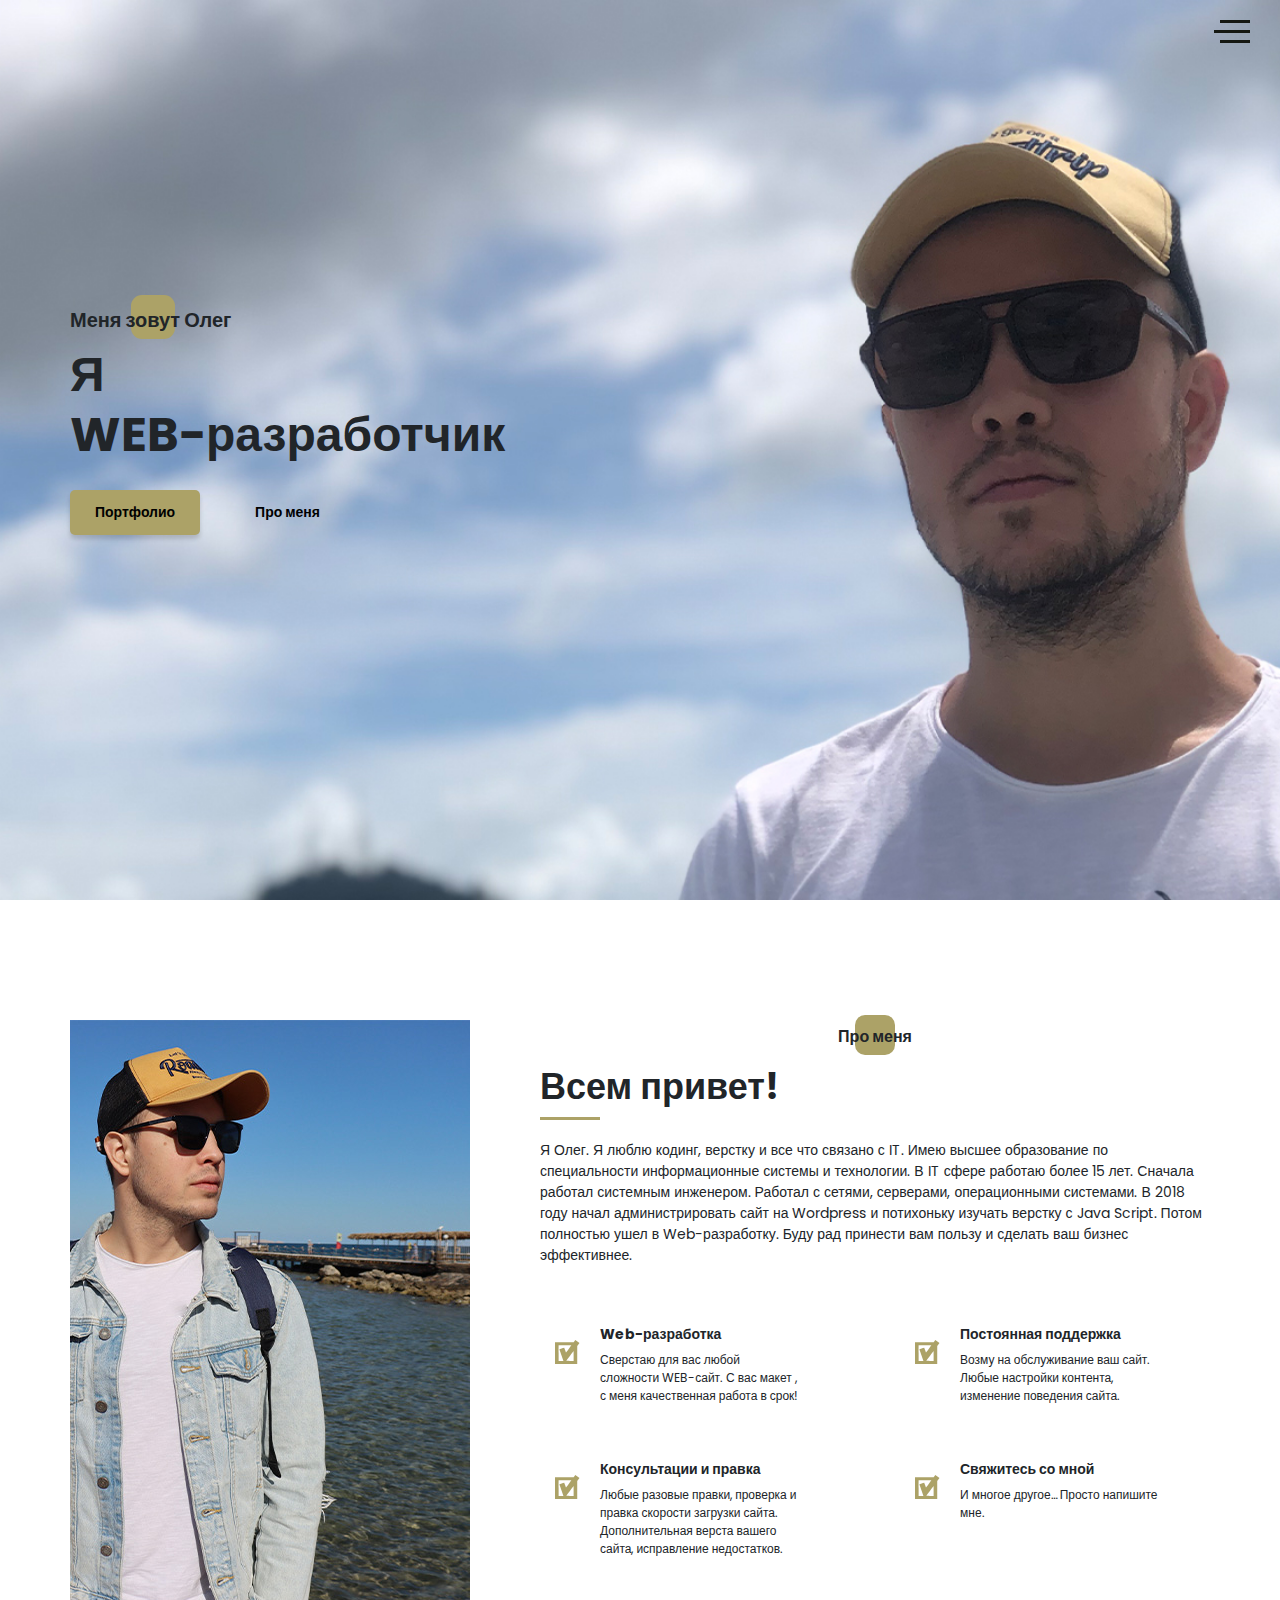
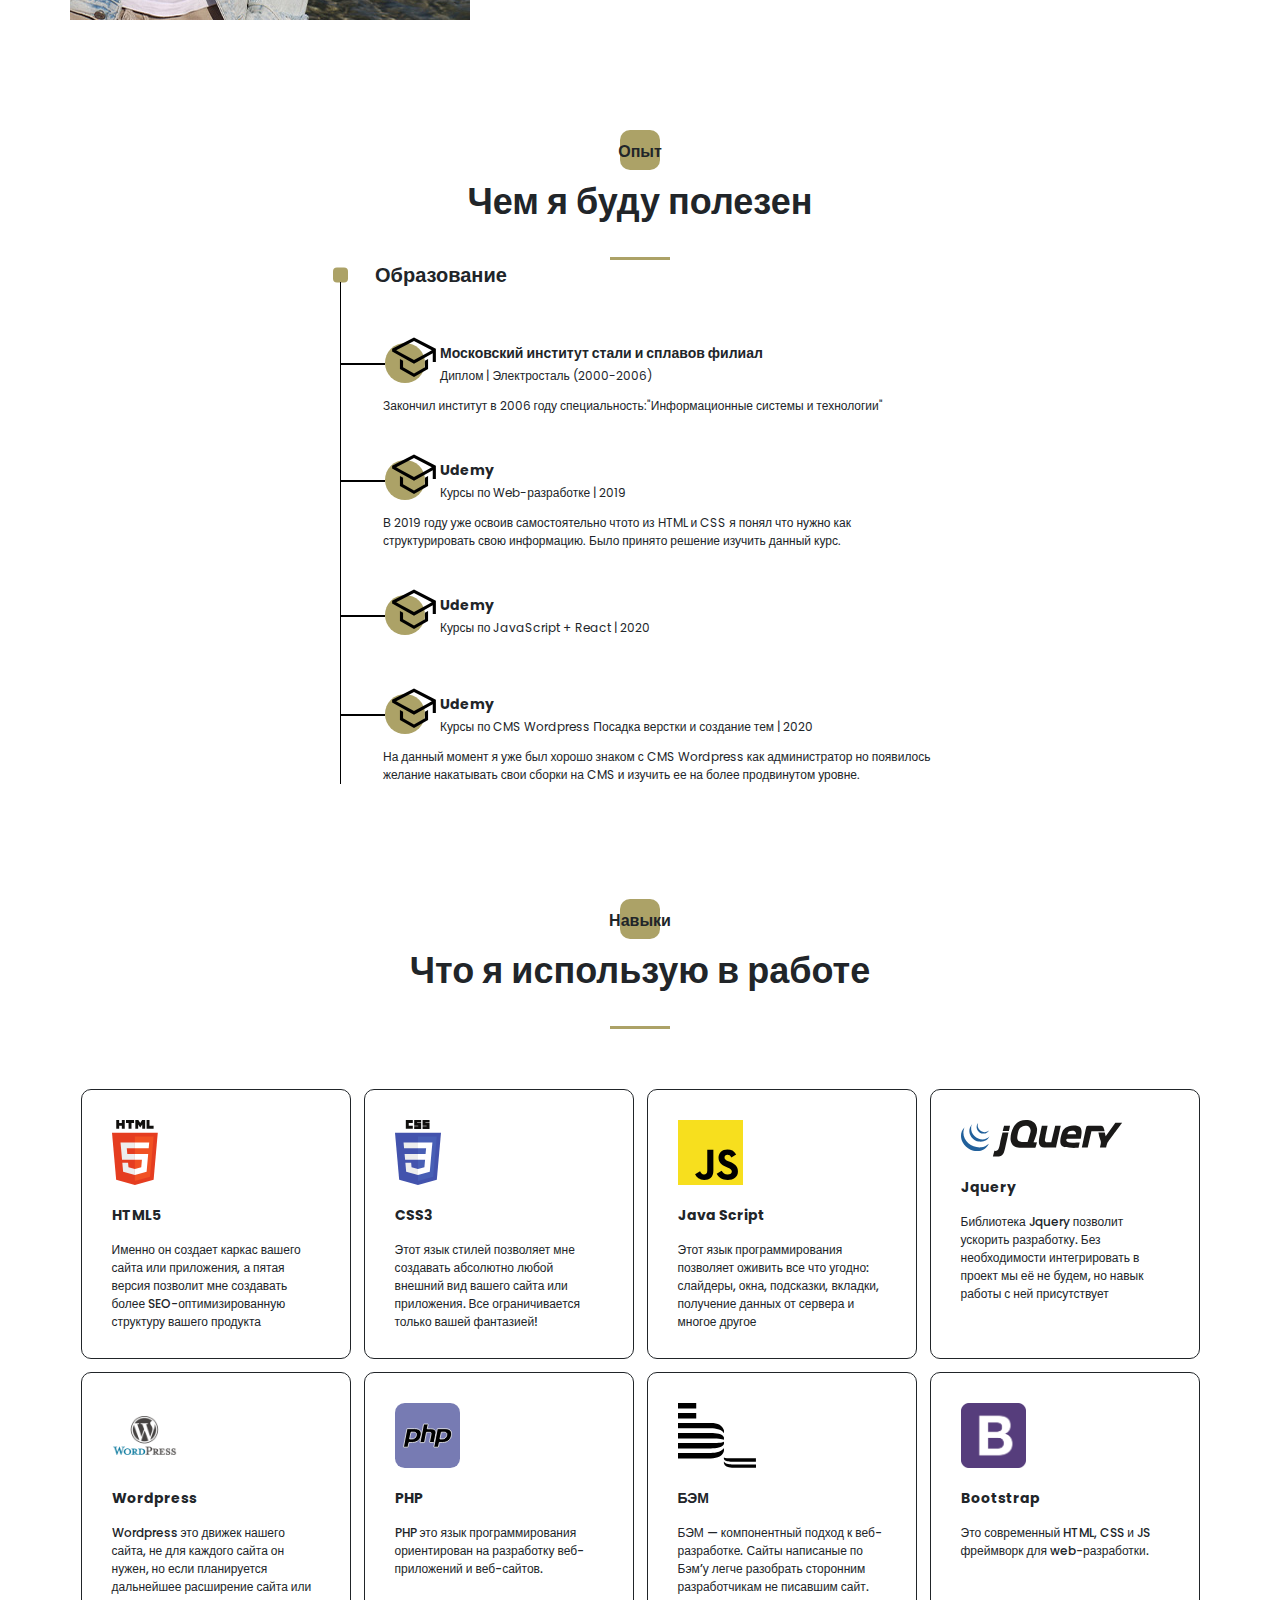
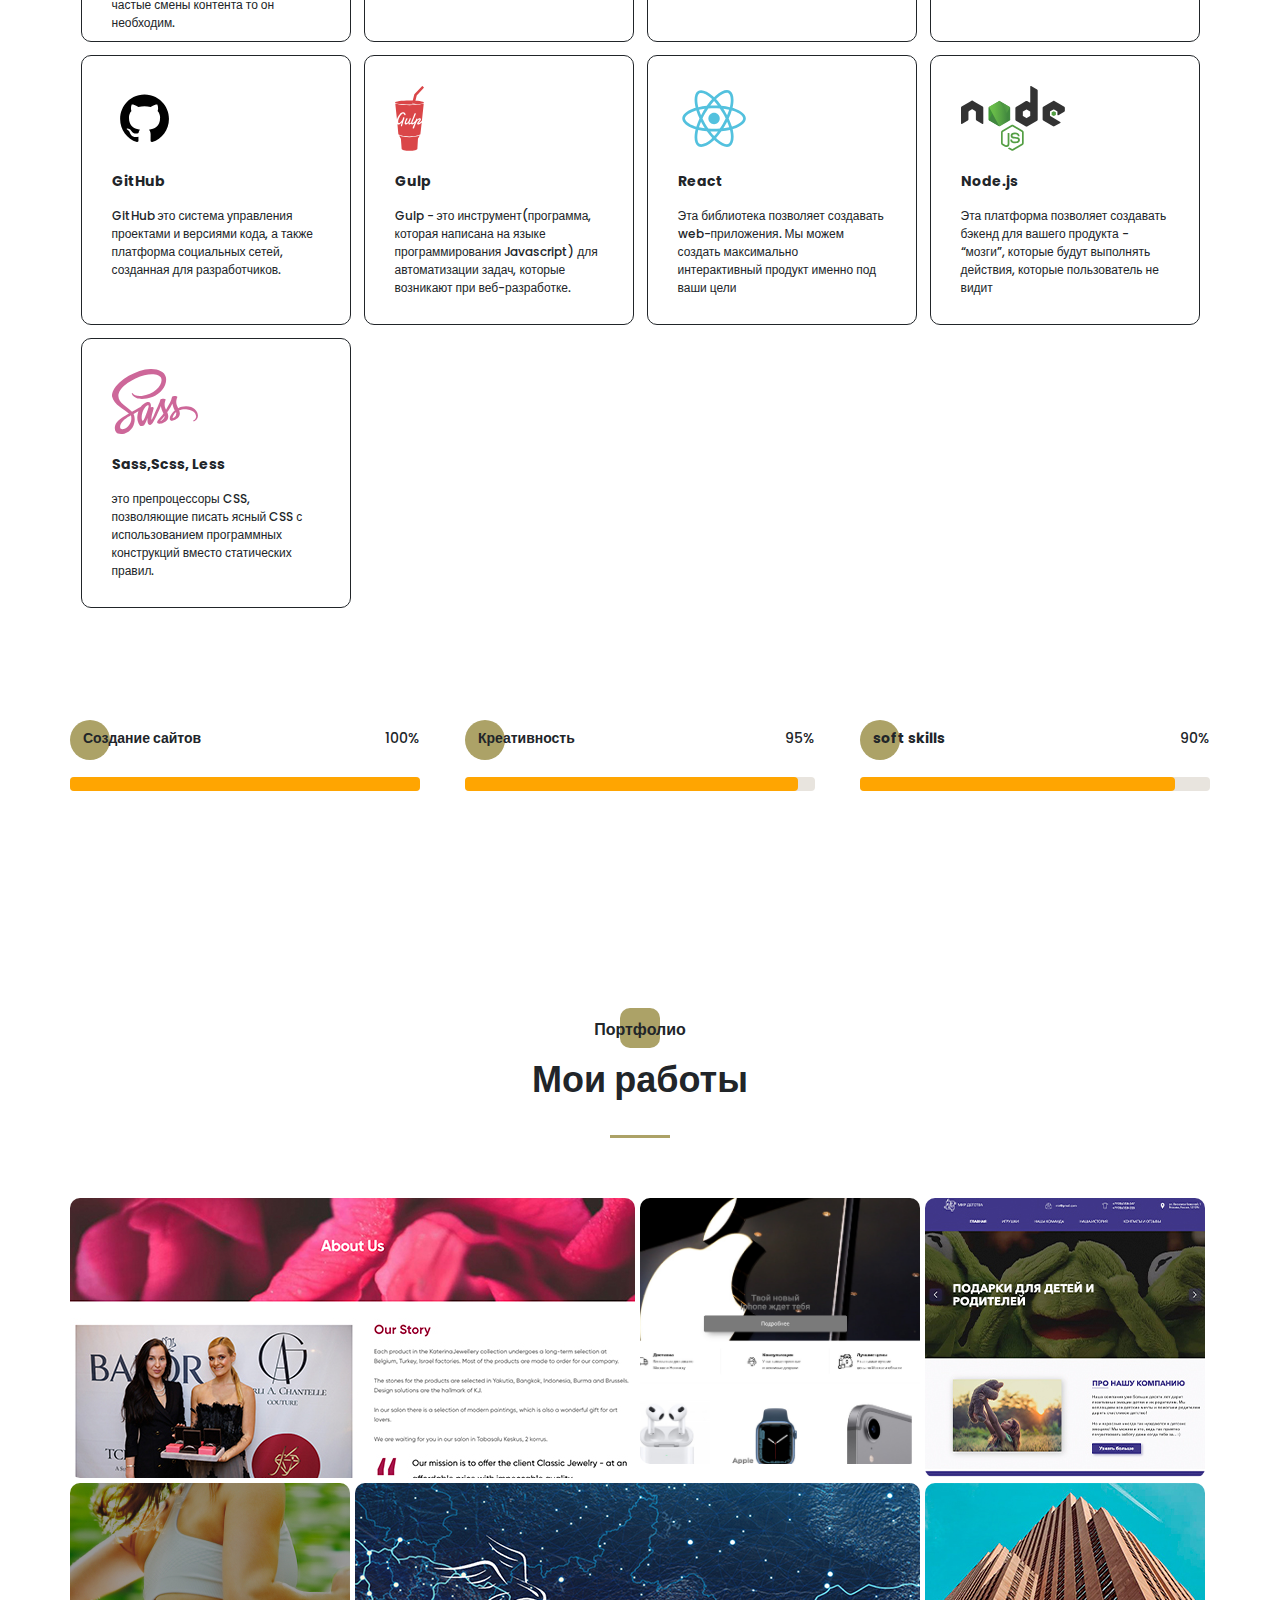
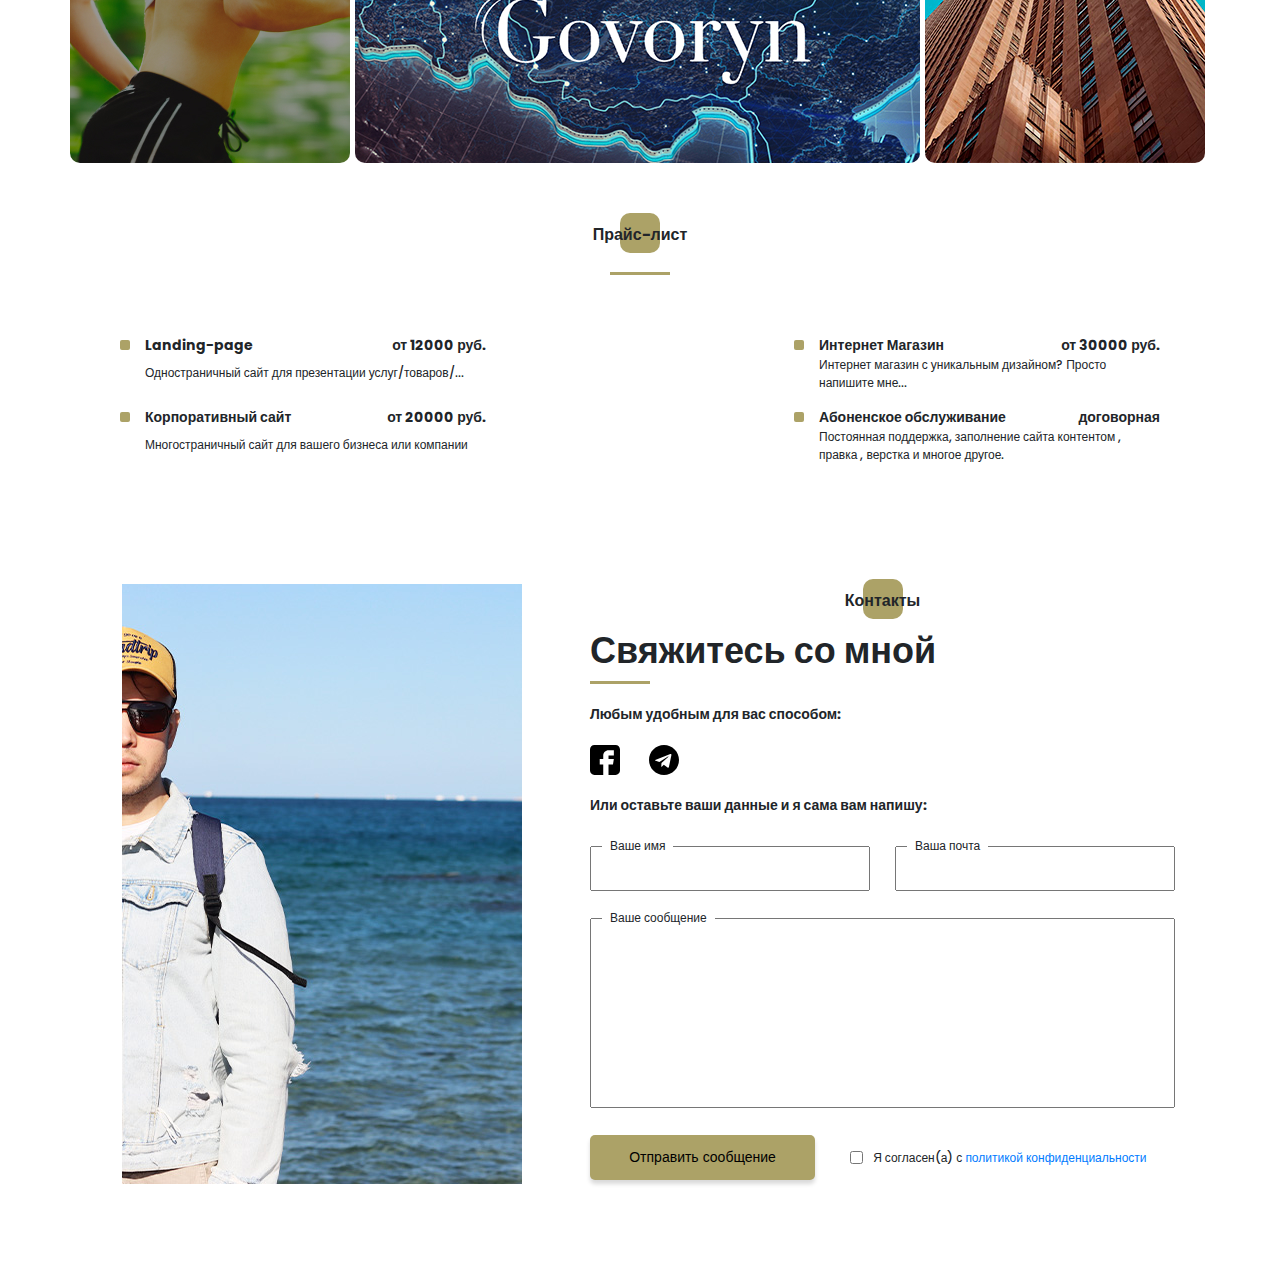
==== commit c4a3a8b9: "Update index.html" ====
--- a/index.html
+++ b/index.html
@@ -11,24 +11,24 @@
 
     <meta property="og:Портфолио" content="Microsoft">
     <meta property="og:title" content="Мое портфолио">
-    <meta name="twitter:image" content="icons/favicon/apple-icon-180x180.png">
+    <meta name="twitter:image" content="img/main_photo2.jpg">
     <meta property="og:description" content="Здесь вы сможете ознакомиться с моими работами и узнать больше обо мне" />
 
 
 
-<!--     <!-- Open Graph / Facebook -->
+    <!-- Open Graph / Facebook -->
     <meta property="og:type" content="website">
     <meta property="og:url" content="https://mritgur.github.io/me/">
     <meta property="og:title" content="Мое портфолио">
     <meta property="og:description" content="Здесь вы сможете ознакомиться с моими работами и узнать больше обо мне">
-    <meta property="og:image" content="icons/favicon/apple-icon-180x180.png">
+    <meta property="og:image" content="img/main_photo2.jpg">
 
     <!-- Twitter -->
     <meta property="twitter:card" content="summary_large_image">
     <meta property="twitter:url" content="https://mritgur.github.io/me/">
     <meta property="twitter:title" content="Мое портфолио">
     <meta property="twitter:description" content="Здесь вы сможете ознакомиться с моими работами и узнать больше обо мне">
-    <meta property="twitter:image" content="icons/favicon/apple-icon-180x180.png"> -->
+    <meta property="twitter:image" content="https://mritgur.github.io/me/"> 
 
     <link rel="apple-touch-icon" sizes="57x57" href="icons/favicon/apple-icon-57x57.png">
     <link rel="apple-touch-icon" sizes="60x60" href="icons/favicon/apple-icon-60x60.png">
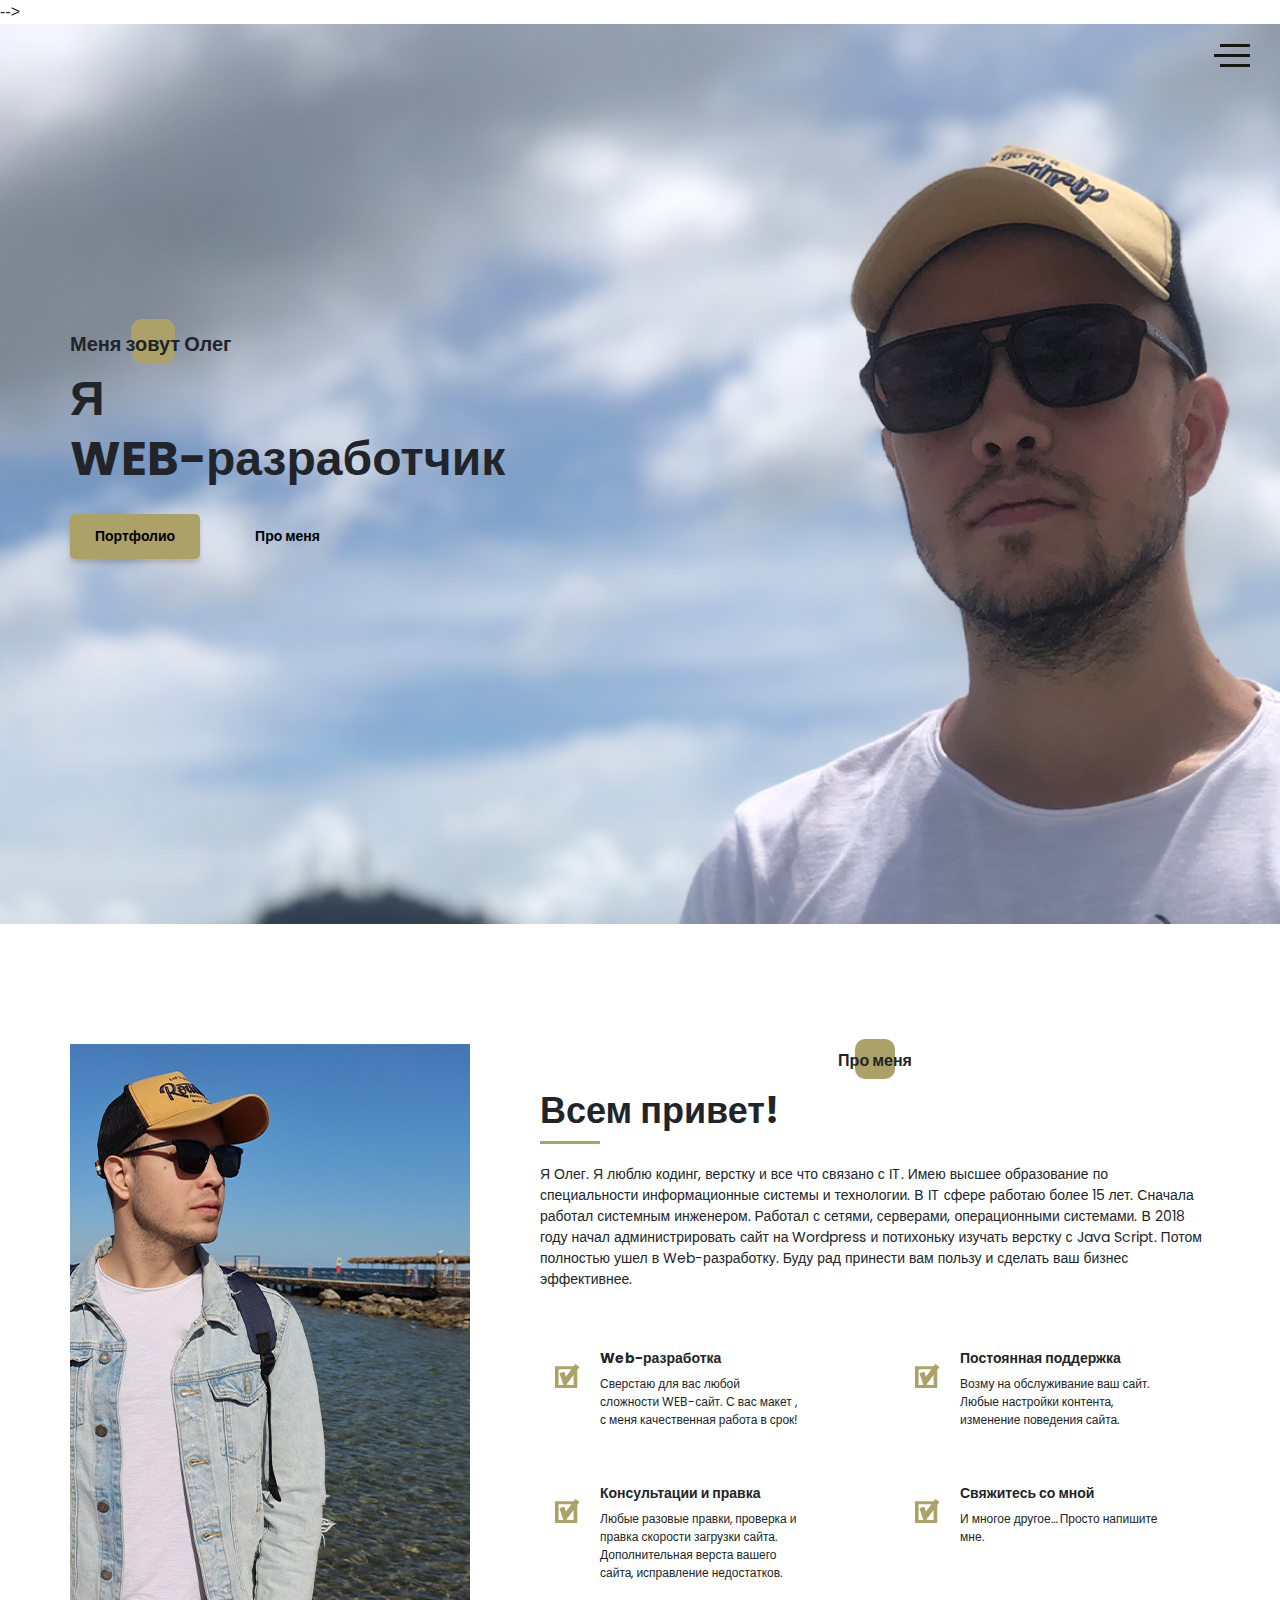
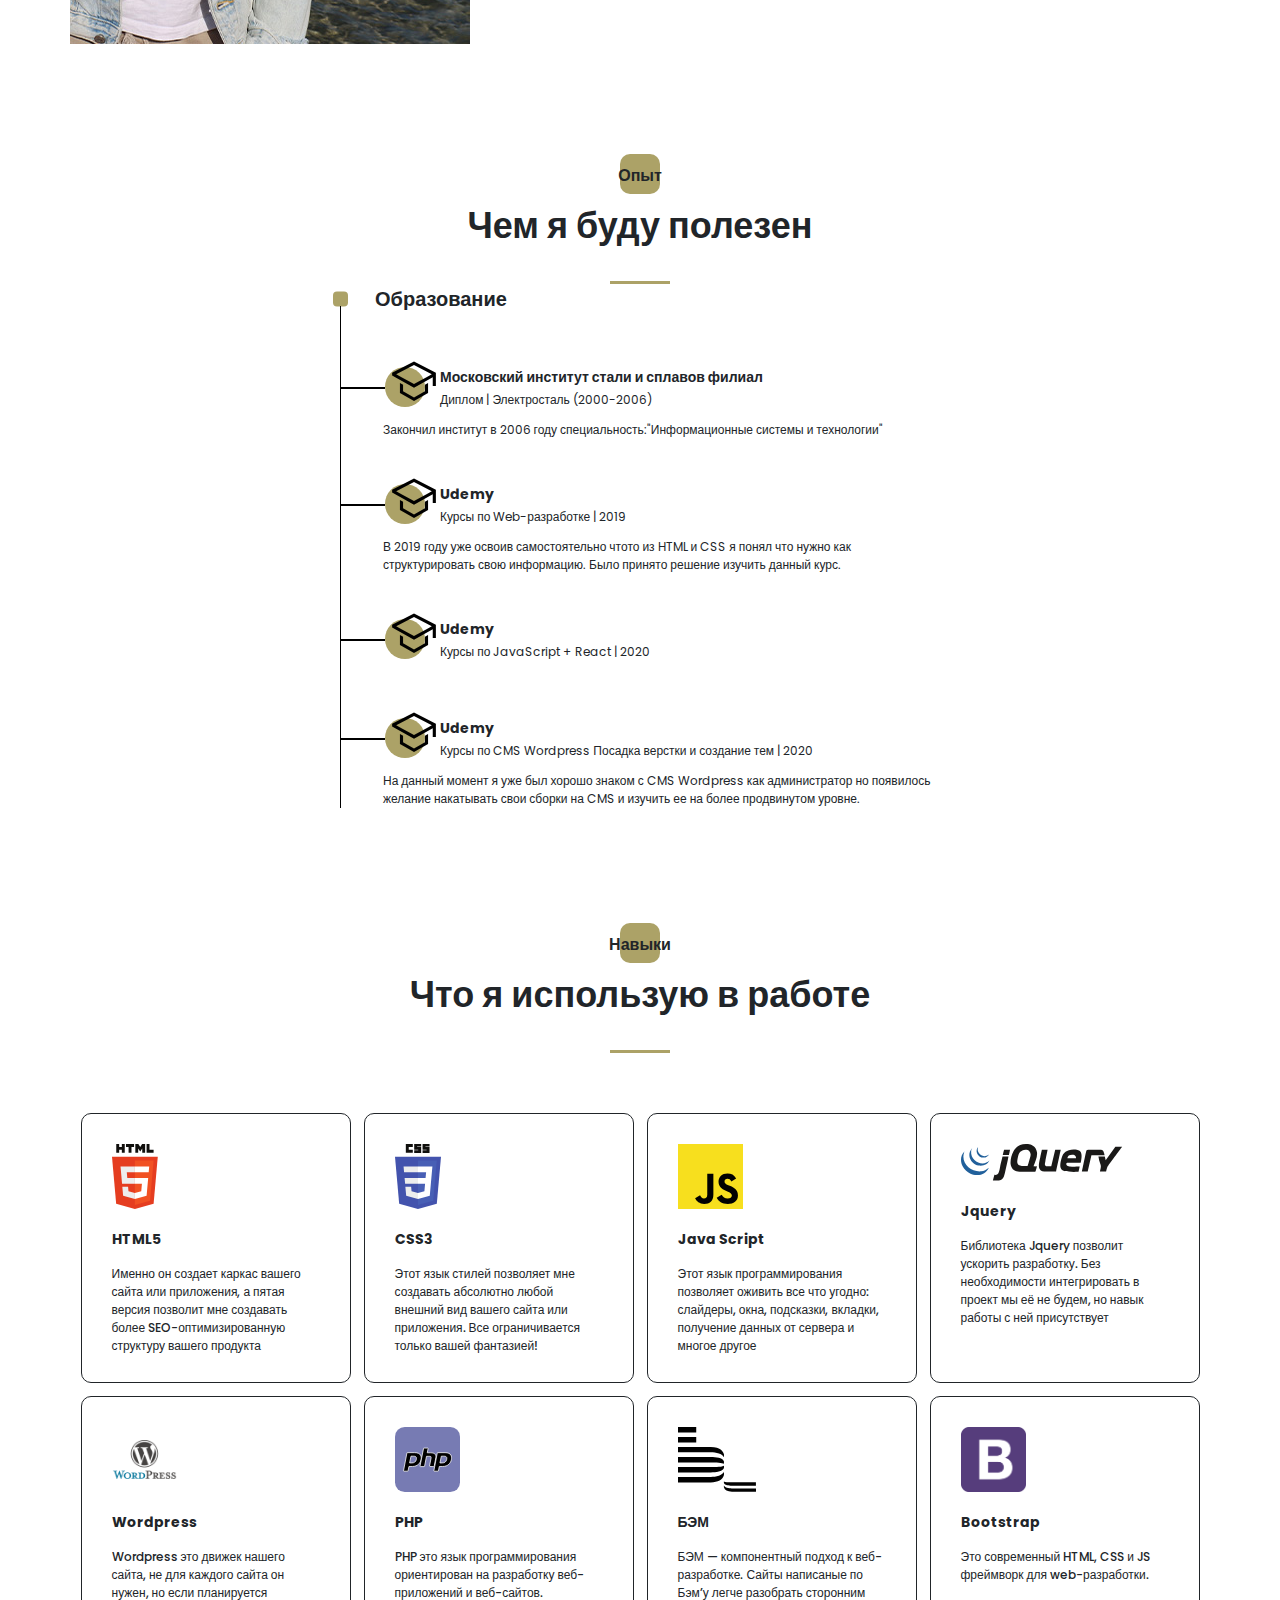
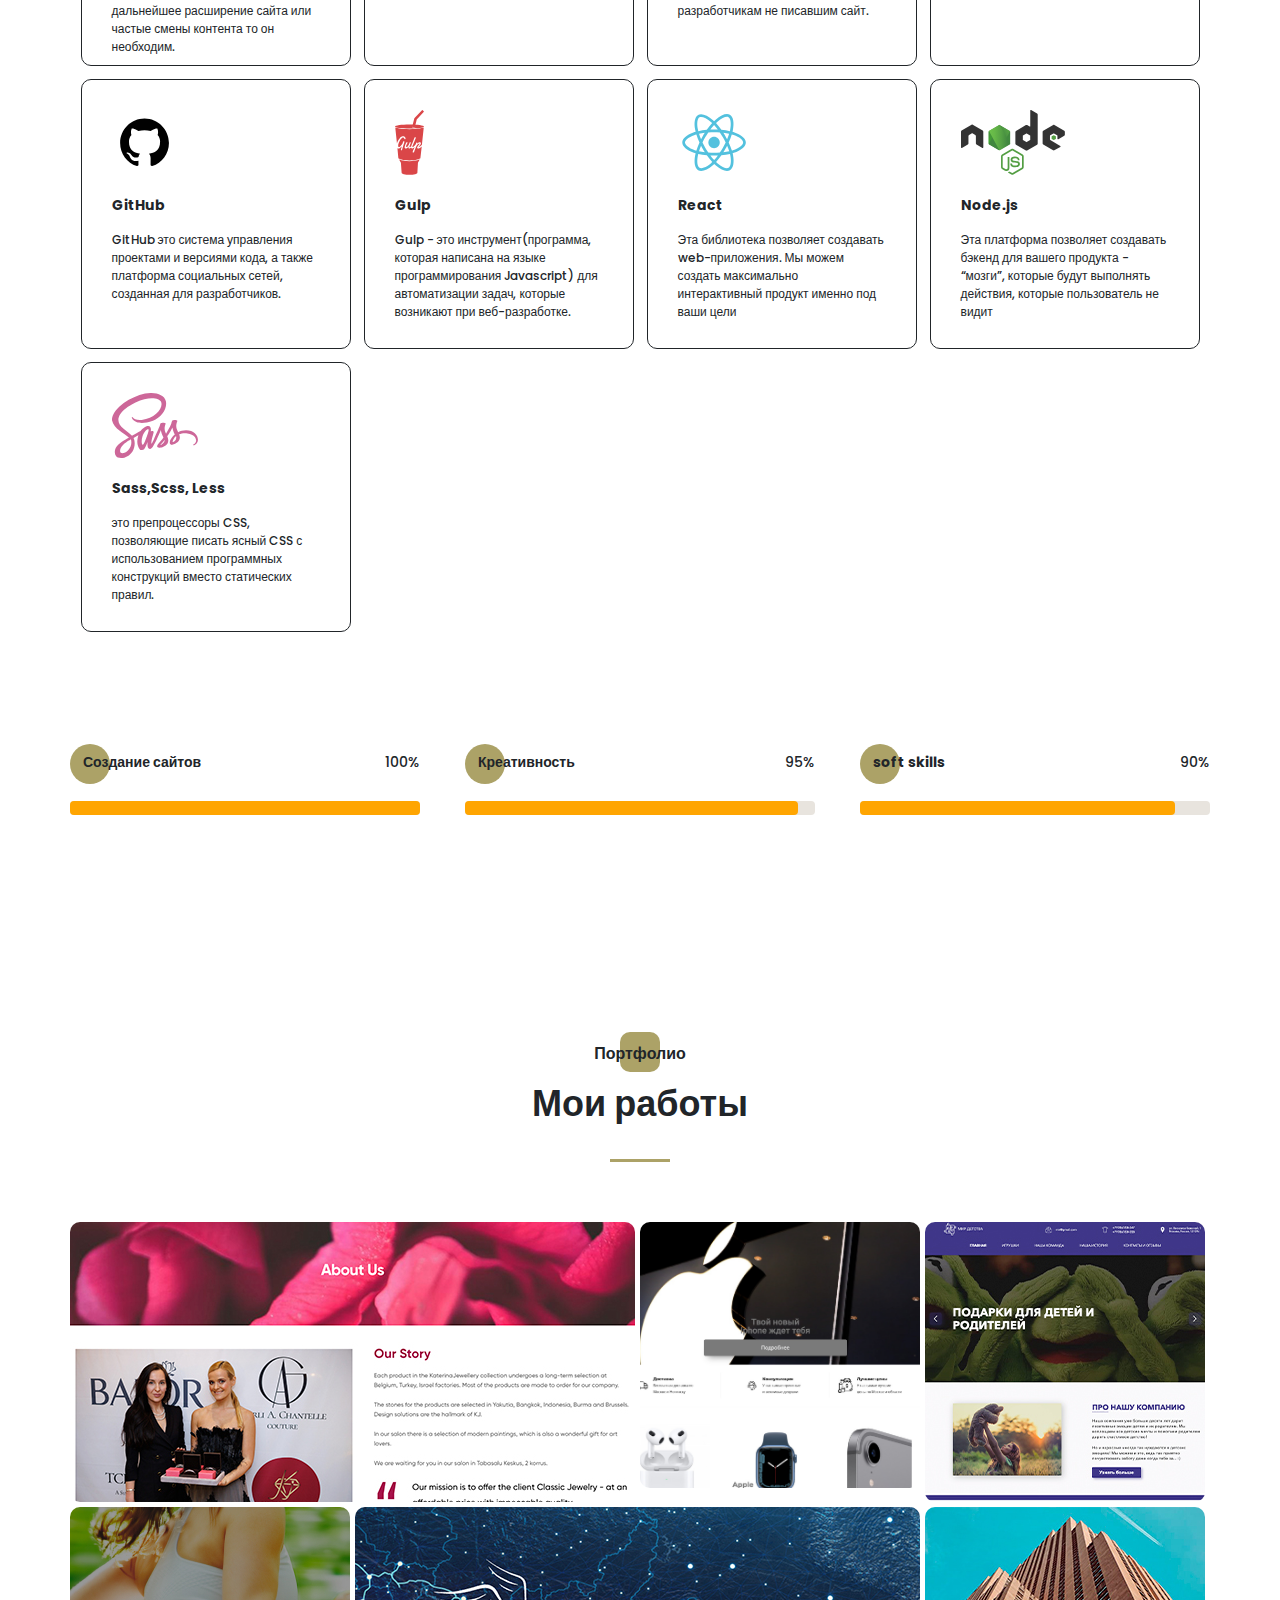
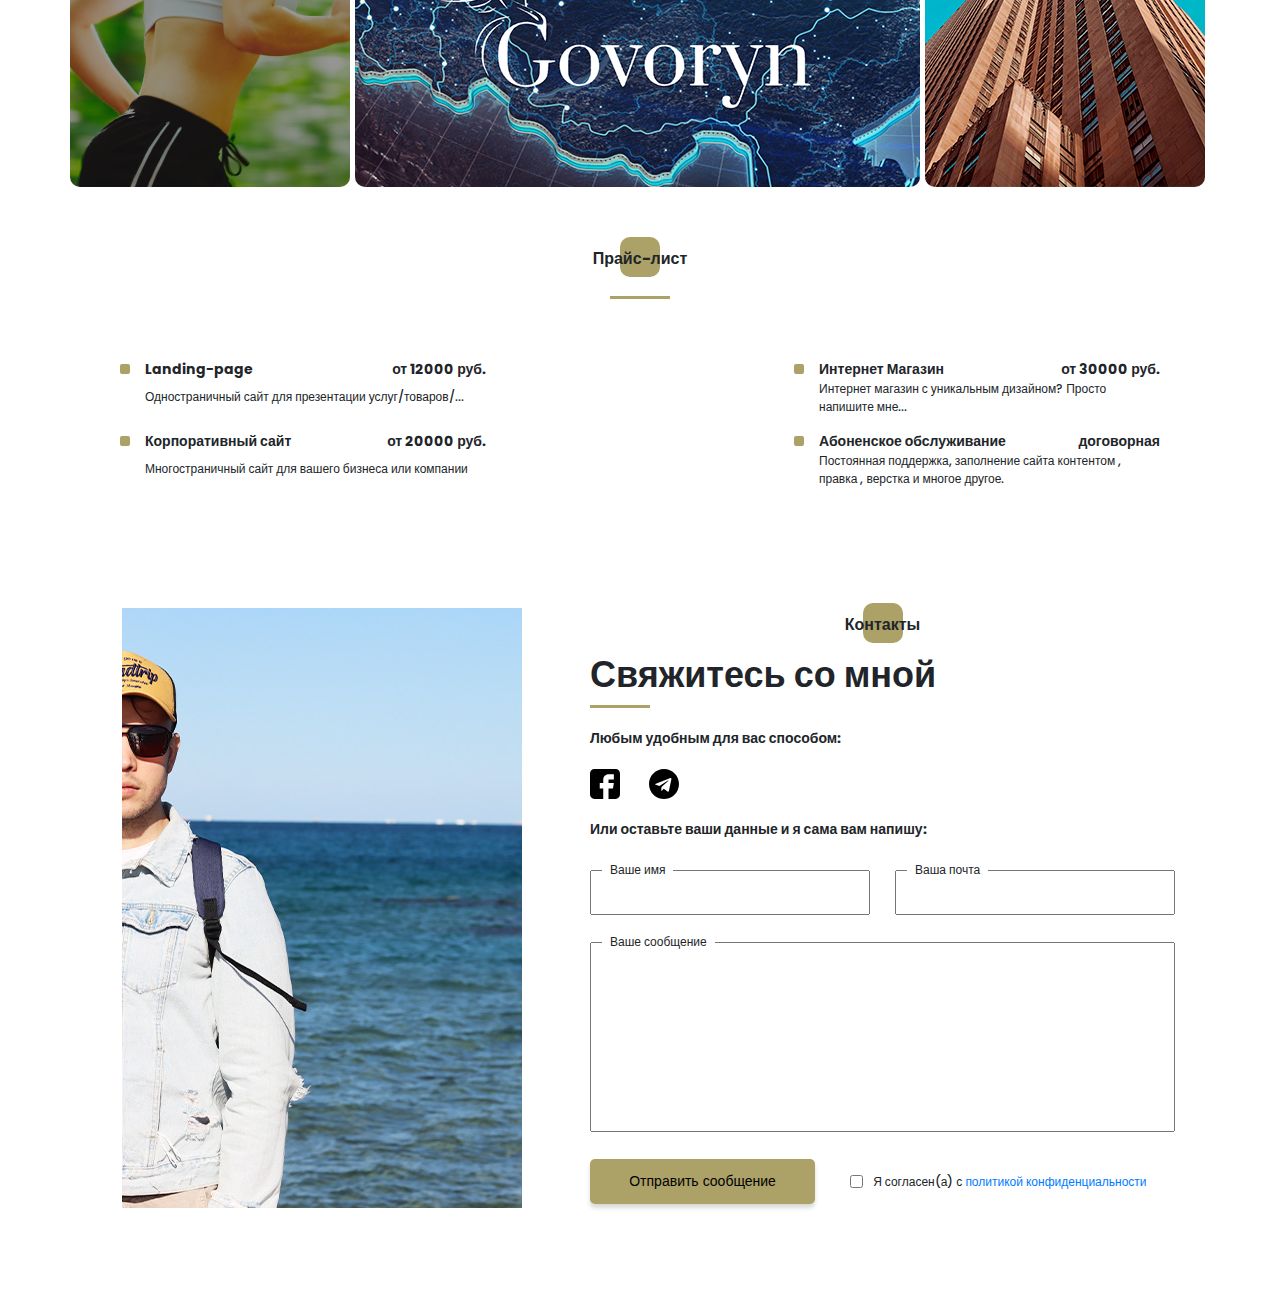
==== commit 78efe391: "Update index.html" ====
--- a/index.html
+++ b/index.html
@@ -8,10 +8,10 @@
     <meta name="title" content="Мое портфолио">
     <meta name="description" content="Здесь вы сможете ознакомиться с моими работами и узнать больше обо мне">
 
-
+<!-- 
     <meta property="og:Портфолио" content="Microsoft">
     <meta property="og:title" content="Мое портфолио">
-    <meta name="twitter:image" content="img/main_photo2.jpg">
+    <meta name="twitter:image" content="icons/111.png">
     <meta property="og:description" content="Здесь вы сможете ознакомиться с моими работами и узнать больше обо мне" />
 
 
@@ -21,14 +21,14 @@
     <meta property="og:url" content="https://mritgur.github.io/me/">
     <meta property="og:title" content="Мое портфолио">
     <meta property="og:description" content="Здесь вы сможете ознакомиться с моими работами и узнать больше обо мне">
-    <meta property="og:image" content="img/main_photo2.jpg">
+    <meta property="og:image" content="icons/111.png">
 
     <!-- Twitter -->
     <meta property="twitter:card" content="summary_large_image">
-    <meta property="twitter:url" content="https://mritgur.github.io/me/">
+<!--     <meta property="twitter:url" content="https://mritgur.github.io/me/">
     <meta property="twitter:title" content="Мое портфолио">
-    <meta property="twitter:description" content="Здесь вы сможете ознакомиться с моими работами и узнать больше обо мне">
-    <meta property="twitter:image" content="https://mritgur.github.io/me/"> 
+    <meta property="twitter:description" content="Здесь вы сможете ознакомиться с моими работами и узнать больше обо мне"> -->
+    <meta property="twitter:image" content="icons/111.png">  -->
 
     <link rel="apple-touch-icon" sizes="57x57" href="icons/favicon/apple-icon-57x57.png">
     <link rel="apple-touch-icon" sizes="60x60" href="icons/favicon/apple-icon-60x60.png">
@@ -45,7 +45,7 @@
     <link rel="icon" type="image/png" sizes="16x16" href="icons/favicon/favicon-16x16.png">
     <link rel="manifest" href="/manifest.json">
     <meta name="msapplication-TileColor" content="#ffffff">
-    <meta name="msapplication-TileImage" content="icons/favicon/ms-icon-144x144.png">
+    <meta name="msapplication-TileImage" content="icons/111.png">
     <meta name="theme-color" content="#ffffff">
 
     <link rel="stylesheet" href="css/style.min.css">
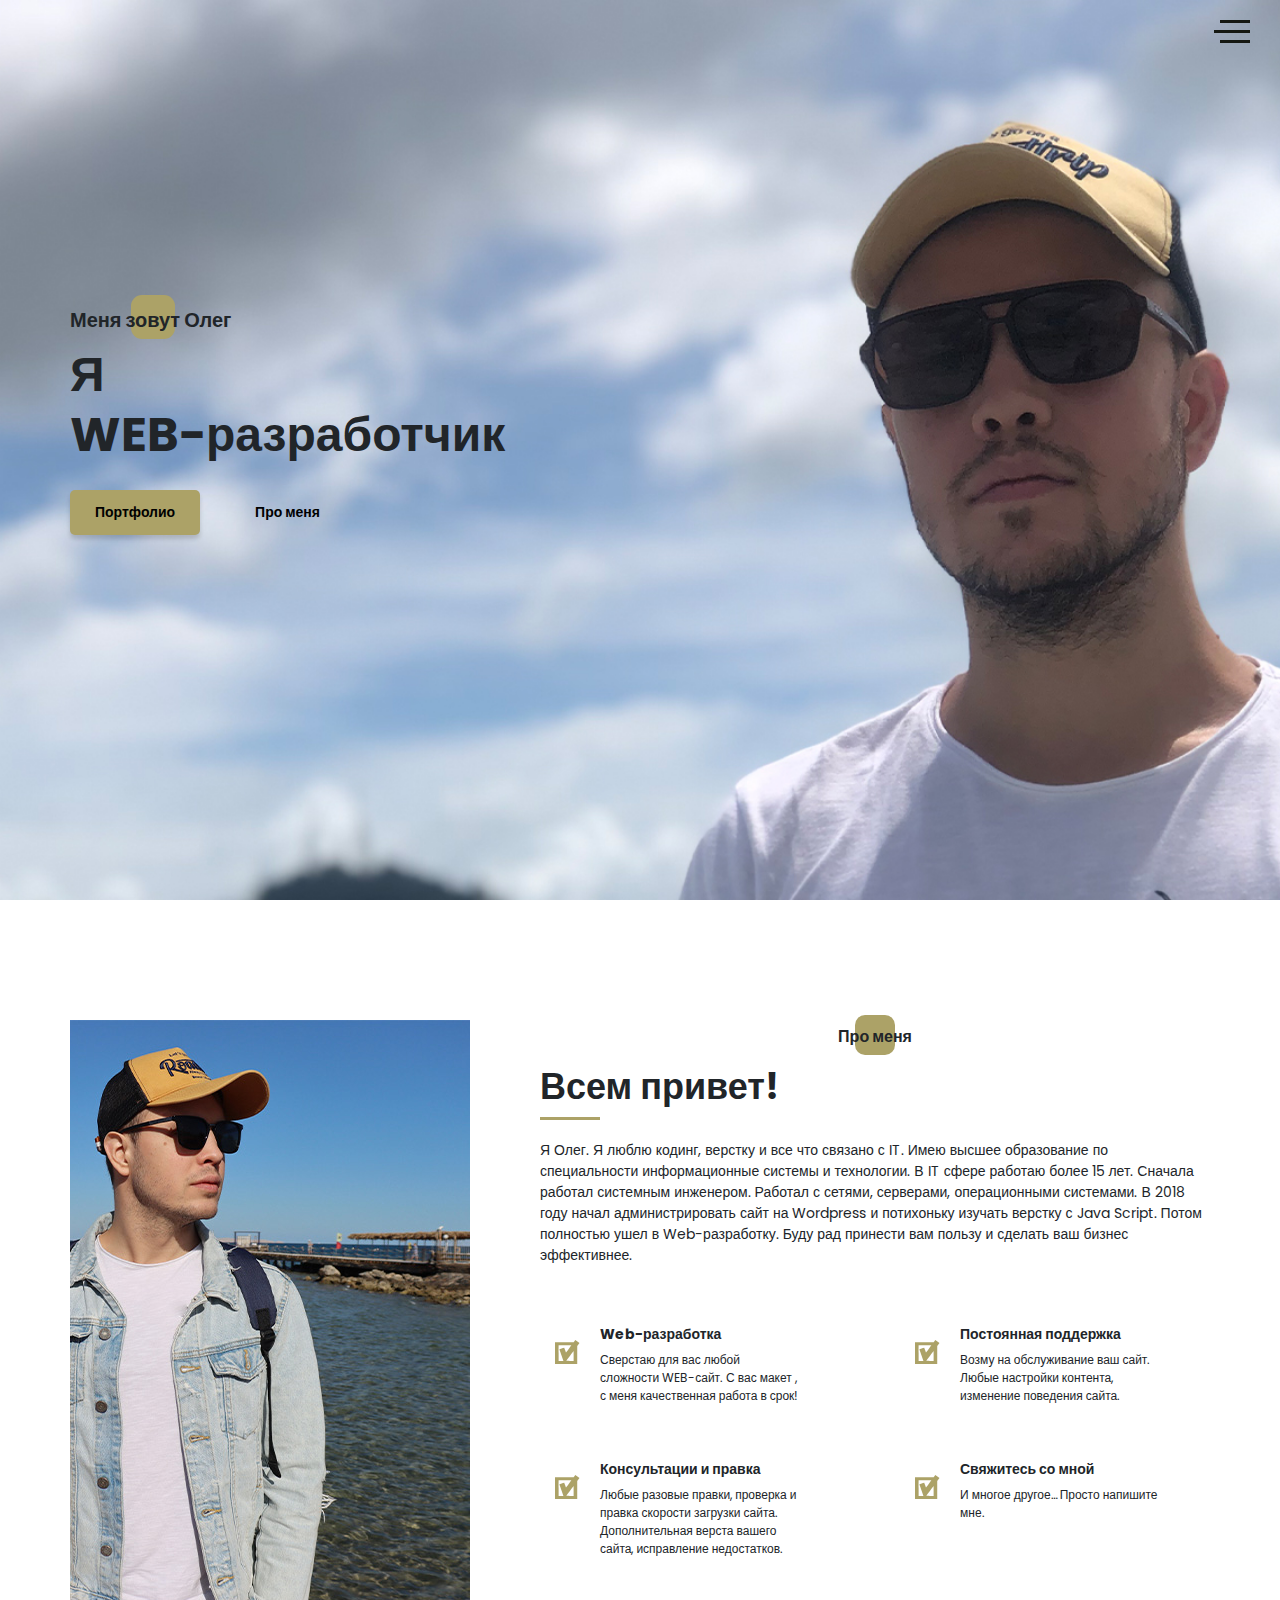
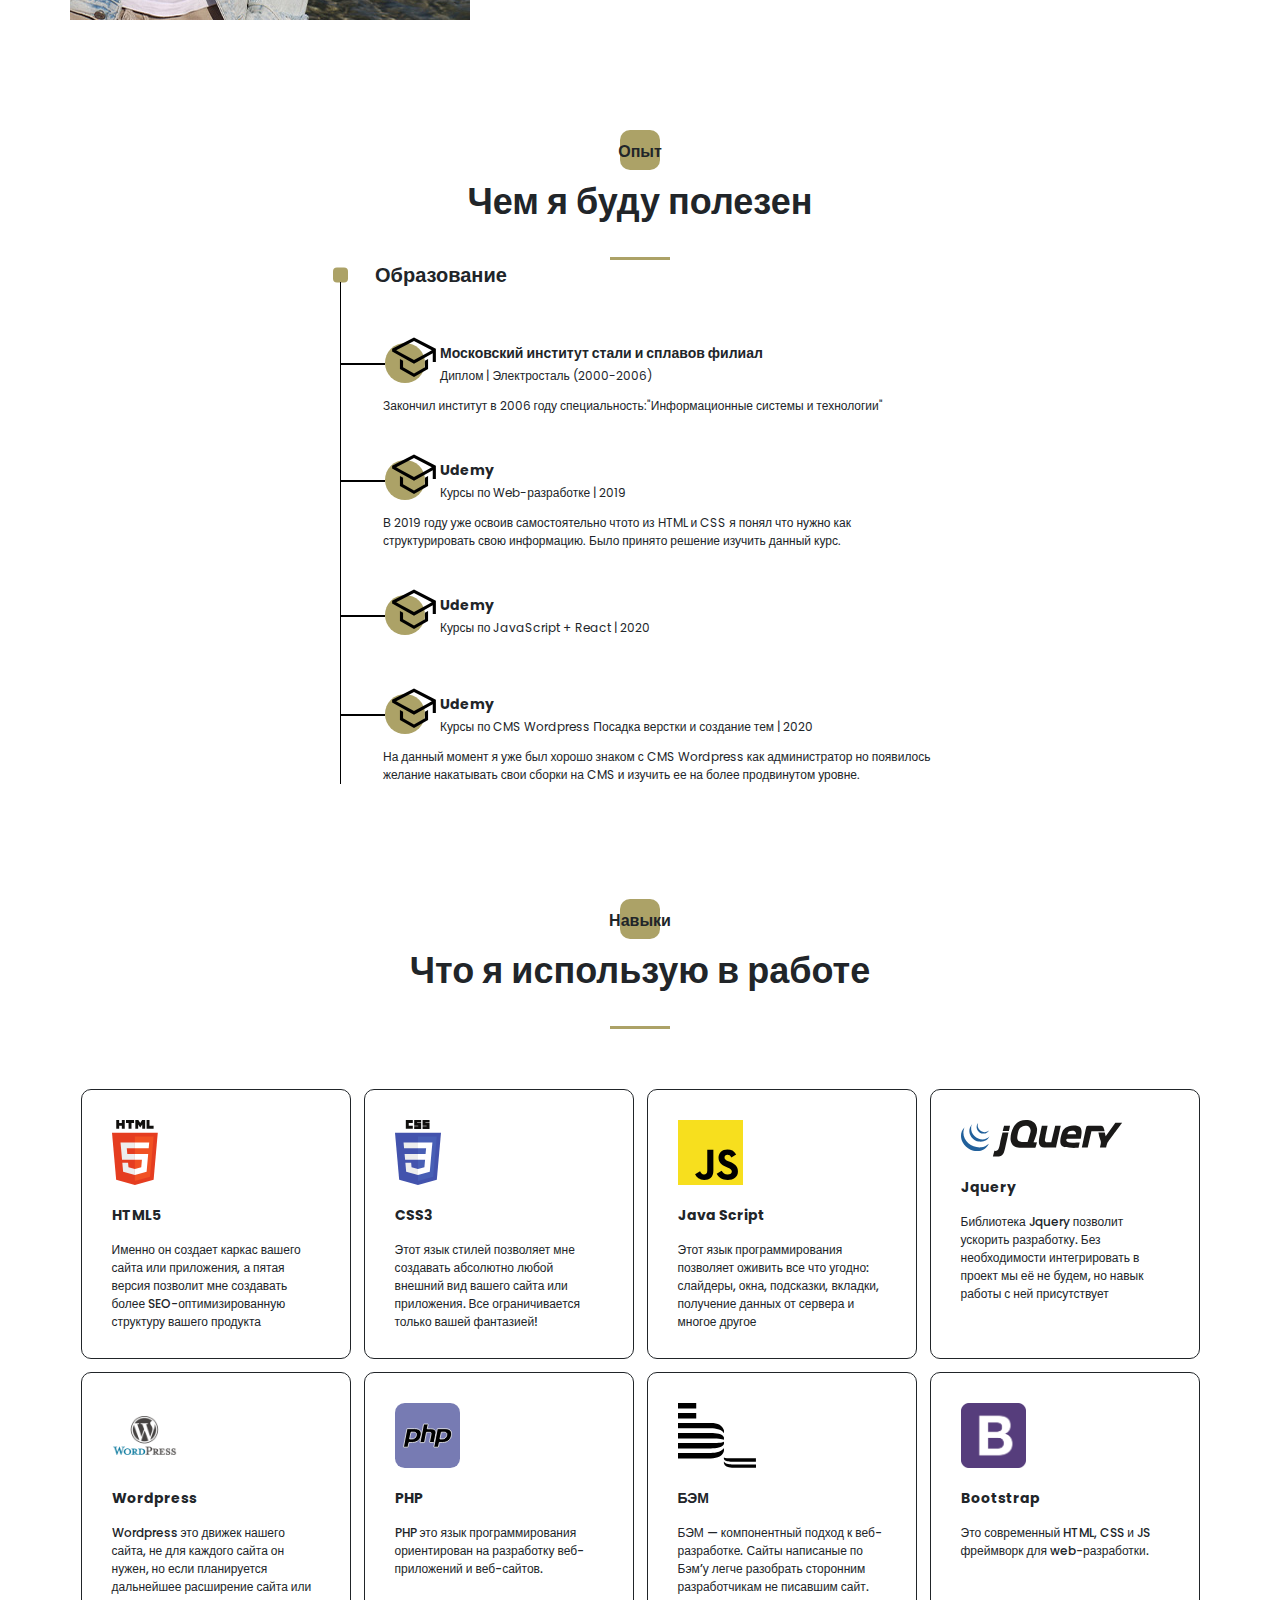
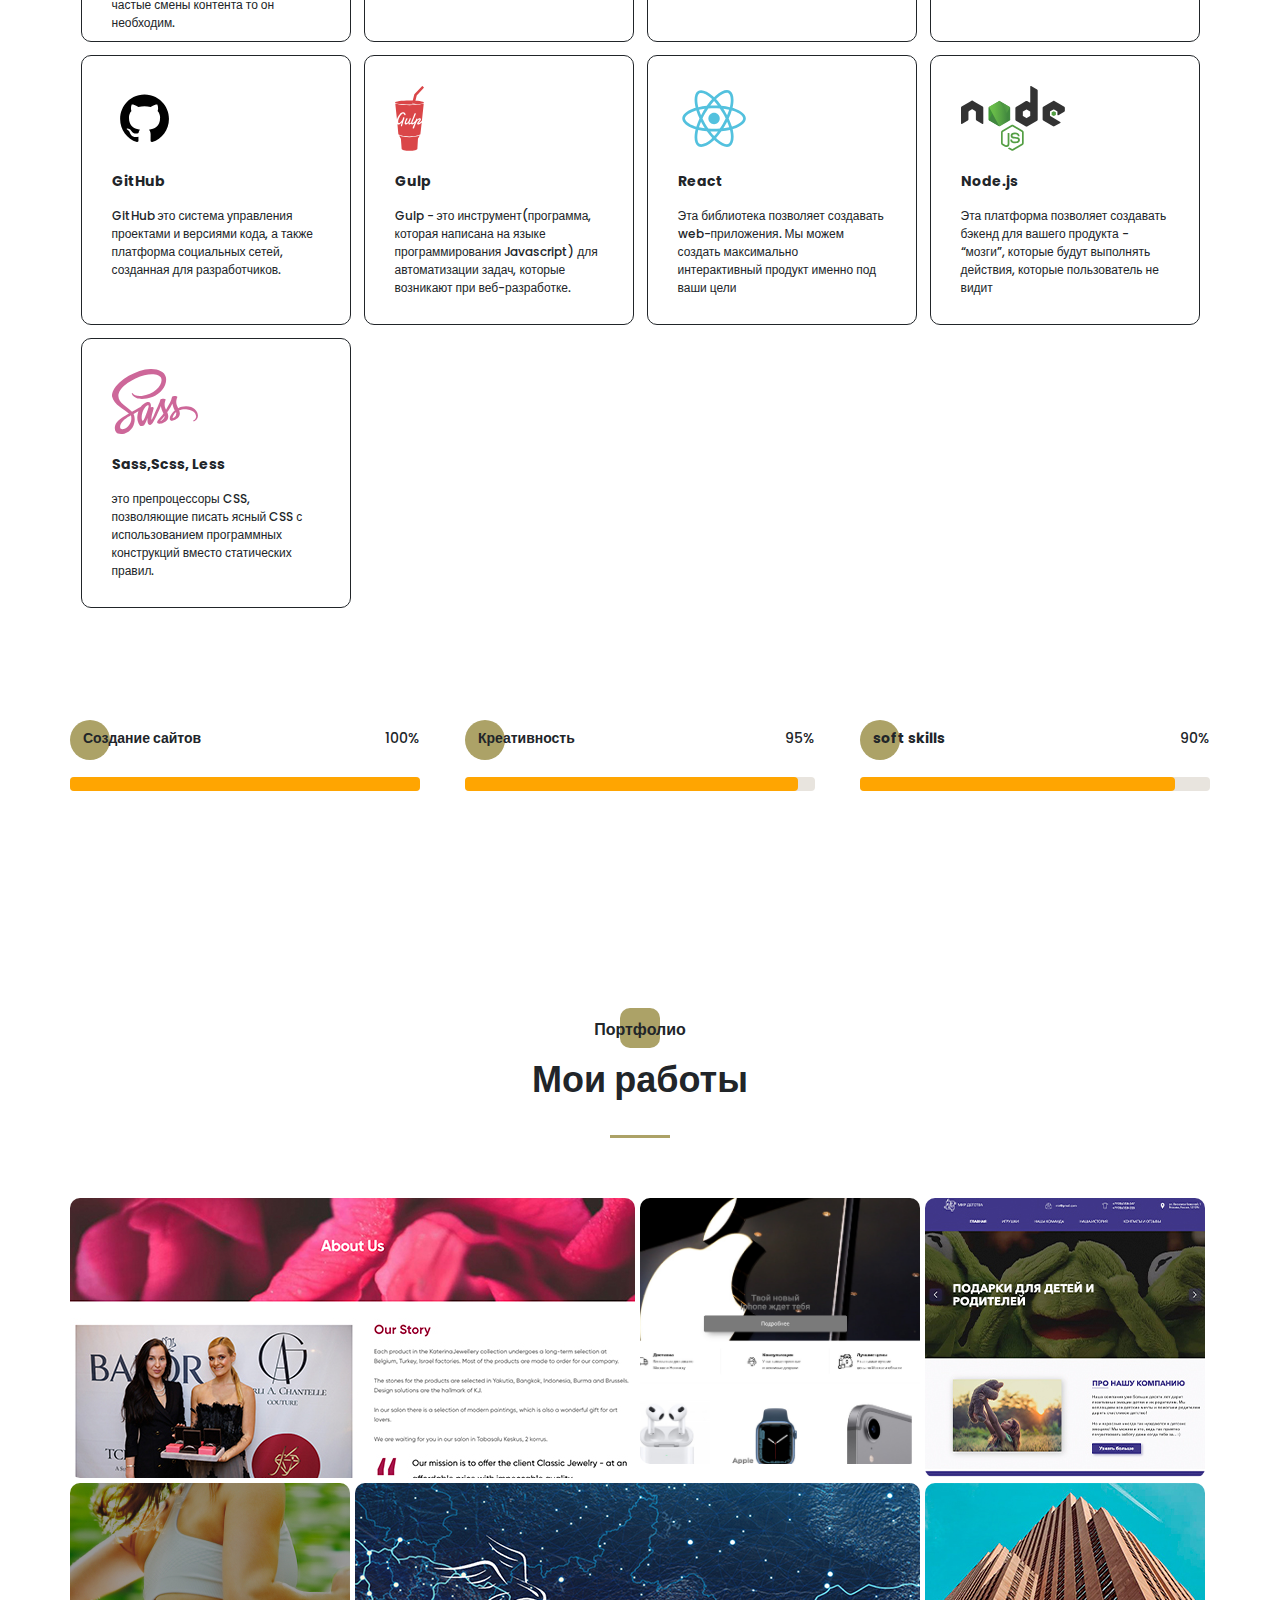
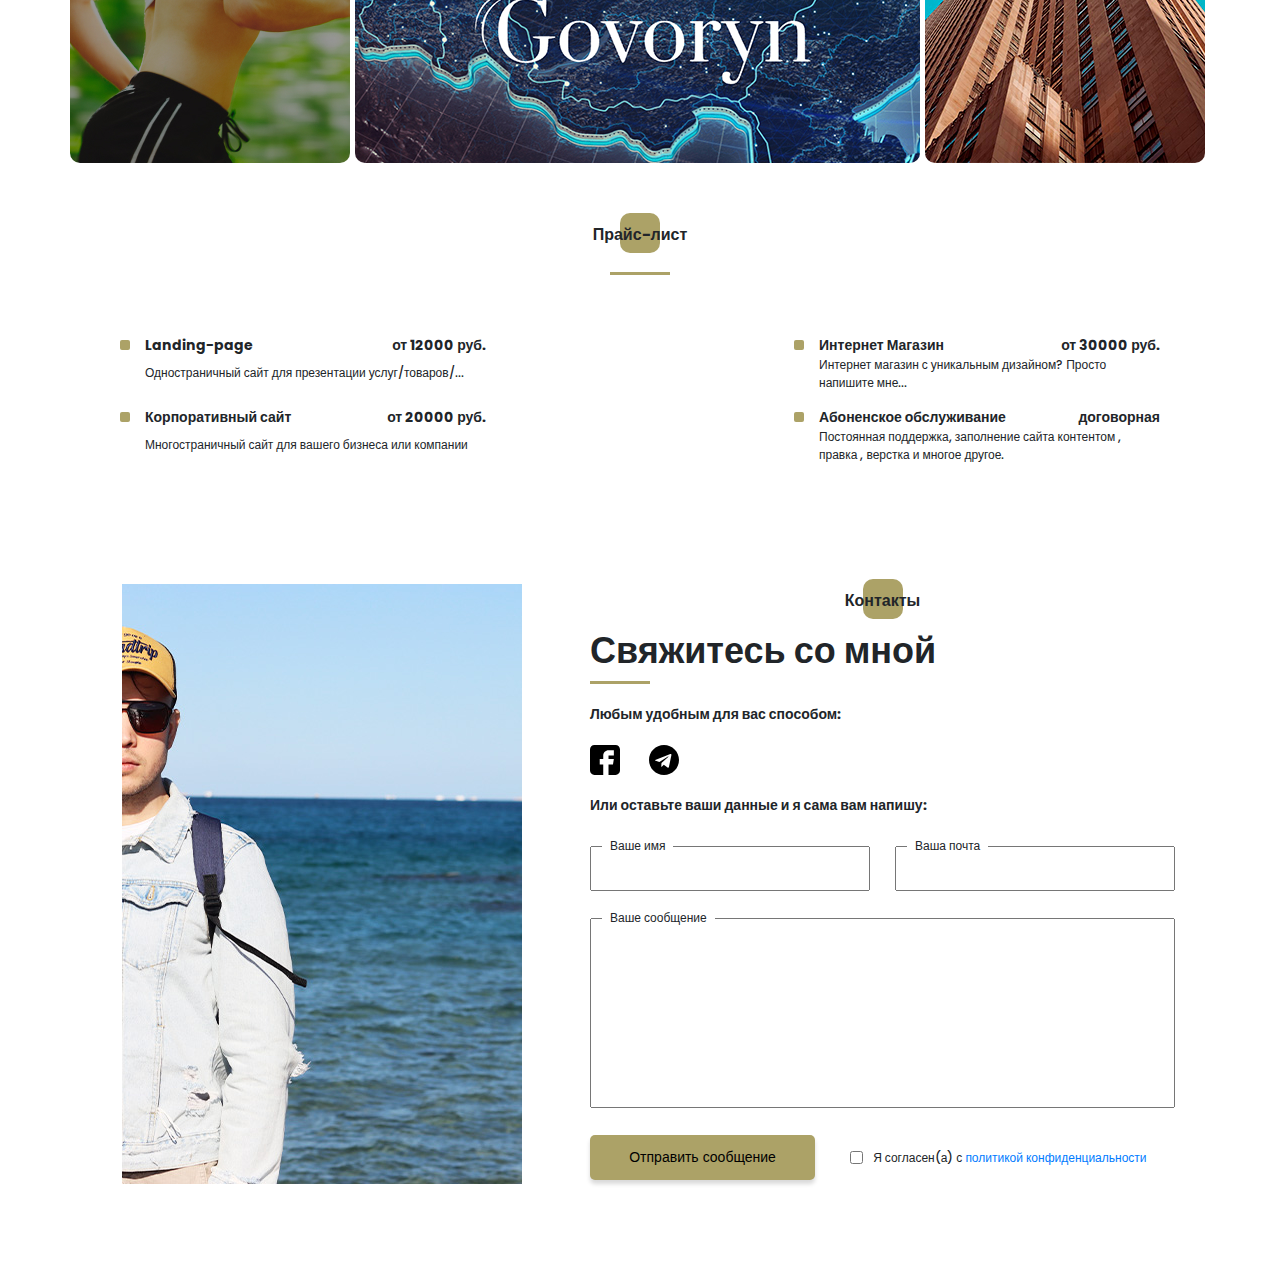
==== commit e9a7f4ab: "Add files via upload" ====
--- a/index.html
+++ b/index.html
@@ -8,27 +8,37 @@
     <meta name="title" content="Мое портфолио">
     <meta name="description" content="Здесь вы сможете ознакомиться с моими работами и узнать больше обо мне">
 
-<!-- 
-    <meta property="og:Портфолио" content="Microsoft">
+   
+    <meta property="og:title" content="Портфолио" >
+    <meta property="og:image" content="icons/111.png">
+    <meta property="og:description" content="Портфолио">
+    <meta property="og:url" content="https://mritgur.github.io/me/">
+    <meta property="og:type" content="website">
+    <meta property="og:site_name" content="Портфолио">
+    
+
+
+
+ <!-- <meta property="og:Портфолио" content="Microsoft">
     <meta property="og:title" content="Мое портфолио">
-    <meta name="twitter:image" content="icons/111.png">
-    <meta property="og:description" content="Здесь вы сможете ознакомиться с моими работами и узнать больше обо мне" />
+    <meta name="twitter:image" content="icons/favicon/apple-icon-180x180.png">
+    <meta property="og:description" content="Здесь вы сможете ознакомиться с моими работами и узнать больше обо мне" /> -->
 
 
 
     <!-- Open Graph / Facebook -->
-    <meta property="og:type" content="website">
+    <!-- <meta property="og:type" content="website">
     <meta property="og:url" content="https://mritgur.github.io/me/">
     <meta property="og:title" content="Мое портфолио">
     <meta property="og:description" content="Здесь вы сможете ознакомиться с моими работами и узнать больше обо мне">
-    <meta property="og:image" content="icons/111.png">
+    <meta property="og:image" content="icons/favicon/apple-icon-180x180.png"> -->
 
     <!-- Twitter -->
-    <meta property="twitter:card" content="summary_large_image">
-<!--     <meta property="twitter:url" content="https://mritgur.github.io/me/">
+    <!-- <meta property="twitter:card" content="summary_large_image">
+    <meta property="twitter:url" content="https://mritgur.github.io/me/">
     <meta property="twitter:title" content="Мое портфолио">
-    <meta property="twitter:description" content="Здесь вы сможете ознакомиться с моими работами и узнать больше обо мне"> -->
-    <meta property="twitter:image" content="icons/111.png">  -->
+    <meta property="twitter:description" content="Здесь вы сможете ознакомиться с моими работами и узнать больше обо мне">
+    <meta property="twitter:image" content="icons/favicon/apple-icon-180x180.png">  -->
 
     <link rel="apple-touch-icon" sizes="57x57" href="icons/favicon/apple-icon-57x57.png">
     <link rel="apple-touch-icon" sizes="60x60" href="icons/favicon/apple-icon-60x60.png">
@@ -45,7 +55,7 @@
     <link rel="icon" type="image/png" sizes="16x16" href="icons/favicon/favicon-16x16.png">
     <link rel="manifest" href="/manifest.json">
     <meta name="msapplication-TileColor" content="#ffffff">
-    <meta name="msapplication-TileImage" content="icons/111.png">
+    <meta name="msapplication-TileImage" content="icons/favicon/ms-icon-144x144.png">
     <meta name="theme-color" content="#ffffff">
 
     <link rel="stylesheet" href="css/style.min.css">
@@ -529,4 +539,4 @@
     <script src="js/script_jq.js"></script>
     <script src="js/script.js"></script>
 </body>
-</html>
+</html>